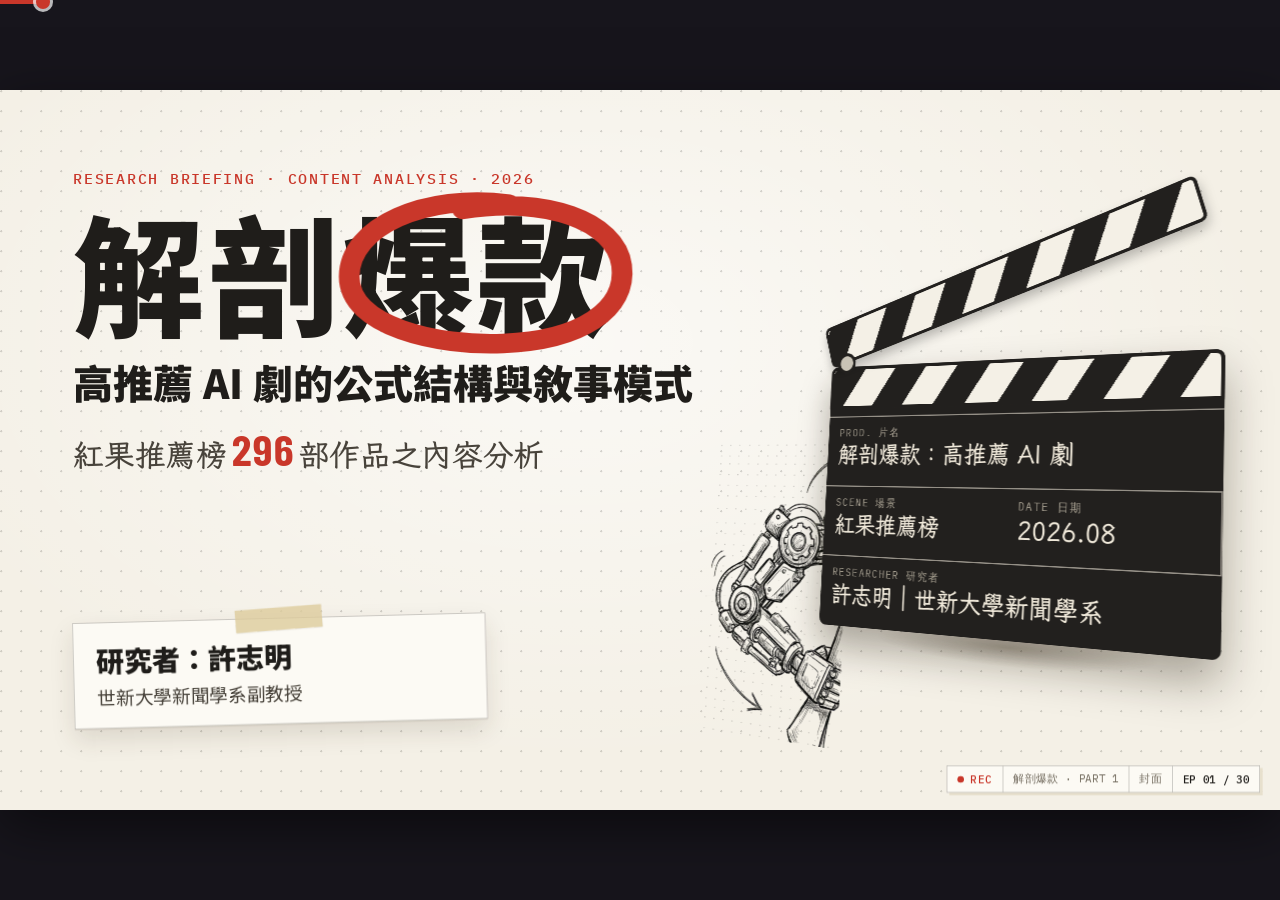
==== ai-drama-deck/index.html @ ce3e153c "Add animated 3D slide deck: anatomy of hit AI dramas A 30-slide web presentation built from the two-" ====
<!doctype html>
<html lang="zh-Hant">
<head>
<meta charset="utf-8">
<meta name="viewport" content="width=device-width, initial-scale=1, viewport-fit=cover">
<title>解剖爆款 AI 劇</title>
<link rel="preconnect" href="https://fonts.googleapis.com"><link rel="preconnect" href="https://fonts.gstatic.com" crossorigin>
<link rel="stylesheet" href="https://fonts.googleapis.com/css2?family=Barlow+Condensed:wght@500;600;700&family=IBM+Plex+Mono:wght@400;500&family=LXGW+WenKai+TC:wght@400;700&family=Noto+Sans+TC:wght@400;500;700;900&display=swap">
<style>/* Layout: 1920×1080 sheets scaled to the window. Light sheets are the researcher's dotted notebook
   (highlighter, tape, red pencil — the source illustrations' own world); dark sheets are the phone
   screen a short drama plays on. Every sheet carries a lower-third "episode" chyron: REC tally, part,
   segment and EP number, with a red player scrubber across the top. */
:root{
  --paper:#F4F0E6; --paper-2:#E7E0CD; --card:#FCFAF4; --outer:#17151C;
  --ink:#1F1D1A; --ink-2:#48433B; --ink-3:#756E61;
  --red:#C9372A; --red-2:#A42A1E; --red-soft:#F6DCD4;
  --hl:rgba(247,222,62,.78); --pink:rgba(241,124,176,.5); --lime:rgba(150,232,90,.6);
  --blue:#2A60BF; --blue-soft:#DDE6F6; --amber:#D98A1E; --amber-soft:#F8E6C4; --gray:#A39C8F; --green:#2F8A4C; --glow:#7BE36A;
  --dot:rgba(31,29,26,.17); --rule:rgba(31,29,26,.3); --line:rgba(31,29,26,.12);
  --night:#141219; --night-2:#1E1B25; --night-3:#2A2633; --on-night:#F5F0E5; --on-night-2:#BBB4A6; --night-line:rgba(255,236,210,.05);
  --gold:#F2CF4A; --sky:#6FA3F5;
  --f-head:'Noto Sans TC','PingFang TC','Microsoft JhengHei',system-ui,sans-serif;
  --f-hand:'LXGW WenKai TC','Kaiti TC','STKaiti','BiauKai',serif;
  --f-num:'Barlow Condensed','Arial Narrow',sans-serif;
  --f-mono:'IBM Plex Mono',ui-monospace,Menlo,monospace;
  --ease:cubic-bezier(.2,.75,.15,1);
  --base:.45s;
  color-scheme:light;
}
*{box-sizing:border-box}
html,body{height:100%}
body{margin:0;background:var(--outer);color:var(--ink);font-family:var(--f-head);overflow:hidden;-webkit-font-smoothing:antialiased}
#viewport{position:fixed;inset:0;overflow:hidden;touch-action:pan-y}
#stage{position:absolute;left:0;top:0;width:1920px;height:1080px;transform-origin:0 0;perspective:2600px;background:var(--night);box-shadow:0 24px 80px rgba(0,0,0,.5)}
p,h1,h2,h3,h4,ul,ol,figure,blockquote{margin:0}
ul,ol{padding:0;list-style:none}
h1,h2,h3{font-family:var(--f-head);text-wrap:balance}
img{display:block;max-width:none}
b,strong{font-weight:700}

/* ---------- sheets ---------- */
.slide{position:absolute;inset:0;overflow:hidden;visibility:hidden;color:var(--ink);
  background:radial-gradient(circle at 2px 2px,var(--dot) 1.4px,transparent 1.9px) 0 0/30px 30px,radial-gradient(1500px 900px at 45% 35%,rgba(255,255,255,.6),transparent 70%),var(--paper)}
.slide.dark{color:var(--on-night);
  background:radial-gradient(900px 640px at 82% 12%,rgba(201,55,42,.24),transparent 70%),radial-gradient(900px 700px at 8% 92%,rgba(42,96,191,.22),transparent 70%),repeating-linear-gradient(0deg,var(--night-line) 0 1px,transparent 1px 4px),var(--night)}
.slide.dark h1,.slide.dark h2,.slide.dark h3{color:var(--on-night)}
.slide.is-active,.slide.is-leaving{visibility:visible}
.slide.is-active{z-index:2}
.slide.is-leaving{z-index:1;pointer-events:none}
.slide.is-active[data-dir="f"]{animation:inF .85s var(--ease) both}
.slide.is-active[data-dir="b"]{animation:inB .85s var(--ease) both}
.slide.is-leaving[data-dir="f"]{animation:outF .7s var(--ease) both}
.slide.is-leaving[data-dir="b"]{animation:outB .7s var(--ease) both}
@keyframes inF{from{opacity:0;transform:translate3d(150px,0,-120px) rotateY(-7deg)}}
@keyframes inB{from{opacity:0;transform:translate3d(-150px,0,-120px) rotateY(7deg)}}
@keyframes outF{to{opacity:0;transform:translate3d(-180px,0,-260px) rotateY(8deg)}}
@keyframes outB{to{opacity:0;transform:translate3d(180px,0,-260px) rotateY(-8deg)}}

/* ---------- chyron (episode lower third) ---------- */
.chyron{position:absolute;right:30px;bottom:26px;display:flex;align-items:stretch;font-family:var(--f-mono);font-size:17px;color:var(--ink-3);background:var(--card);border:1.5px solid var(--rule);box-shadow:4px 4px 0 var(--paper-2);z-index:8}
.chyron>*{padding:8px 15px;border-right:1.5px solid var(--rule);white-space:nowrap;display:flex;align-items:center;gap:9px}
.chyron>:last-child{border-right:0}
.chyron .rec{color:var(--red);font-weight:500;letter-spacing:.08em}
.chyron .rec i{width:10px;height:10px;border-radius:50%;background:var(--red)}
.slide.is-active .chyron .rec i{animation:tally 1.6s ease-in-out infinite}
@keyframes tally{50%{opacity:.2}}
.chyron b{color:var(--ink);font-weight:500;font-variant-numeric:tabular-nums}
.slide.dark .chyron{background:rgba(20,18,25,.86);border-color:rgba(255,240,220,.22);color:var(--on-night-2);box-shadow:none}
.slide.dark .chyron>*{border-color:rgba(255,240,220,.22)}
.slide.dark .chyron b{color:var(--on-night)}

/* ---------- type ---------- */
.head{position:absolute;left:110px;top:66px;right:110px;z-index:4}
.tag{display:inline-flex;align-items:center;gap:12px;margin:0 0 16px;padding:7px 20px 7px 15px;background:var(--ink);color:var(--paper);font-weight:700;font-size:25px;letter-spacing:.08em;transform:rotate(-1.2deg);transform-origin:0 50%}
.tag::before{content:"";width:12px;height:12px;border-radius:50%;background:var(--red)}
.slide.dark .tag{background:var(--on-night);color:var(--night)}
h2{font-size:60px;line-height:1.22;font-weight:900;letter-spacing:.01em}
h2.md{font-size:54px}
h3{font-size:34px;line-height:1.3;font-weight:700}
.hand{font-family:var(--f-hand)}
.hl{color:var(--red);font-weight:700}
.slide.dark .hl{color:var(--gold)}
.big{font-family:var(--f-num);font-weight:700;line-height:.9;letter-spacing:-.01em;font-variant-numeric:tabular-nums}
.num{font-variant-numeric:tabular-nums}
.mono{font-family:var(--f-mono)}
.abs{position:absolute}
.mk{background:linear-gradient(transparent 50%,var(--mkc,var(--hl)) 50%,var(--mkc,var(--hl)) 93%,transparent 93%) no-repeat 0 0/100% 100%;padding:0 .06em;-webkit-box-decoration-break:clone;box-decoration-break:clone}
.mk.pk{--mkc:var(--pink)}
.mk.lm{--mkc:var(--lime)}
.slide.dark .mk{--mkc:rgba(201,55,42,.7)}
.slide.is-active .mk{animation:mk 1s var(--ease) both;animation-delay:calc(var(--base) + var(--mkd,1.1s))}
@keyframes mk{from{background-size:0% 100%}}
.ring-hand{position:relative;display:inline-block}
.ring-hand svg{position:absolute;left:-14%;top:-30%;width:128%;height:160%;overflow:visible;pointer-events:none}
.ring-hand path{fill:none;stroke:var(--red);stroke-width:3.5;stroke-linecap:round}

/* ---------- paper objects ---------- */
.card{background:var(--card);border:1.5px solid var(--rule)}
.note{position:absolute;background:var(--card);border:1.5px solid var(--rule);box-shadow:0 16px 34px rgba(60,45,20,.13),0 2px 0 rgba(60,45,20,.06);padding:26px 32px}
.slide.dark .note{background:#1F1C26;border-color:rgba(255,240,220,.2);box-shadow:0 18px 40px rgba(0,0,0,.4);color:var(--on-night)}
.tape::before{content:"";position:absolute;left:50%;top:-17px;width:130px;height:34px;margin-left:-65px;background:rgba(221,203,154,.78);transform:rotate(var(--tr,-3deg));box-shadow:0 1px 2px rgba(0,0,0,.08);z-index:2}
.note.tape::before{position:absolute}
.lined{--lh:50px;--pt:34px;padding-top:var(--pt)!important;background:repeating-linear-gradient(transparent 0 calc(var(--lh) - 2px),rgba(70,110,190,.22) calc(var(--lh) - 2px) var(--lh)) 0 var(--pt)/100% var(--lh),linear-gradient(90deg,transparent 54px,rgba(201,55,42,.35) 54px 56px,transparent 56px),var(--card)}
.lined .bul{gap:var(--lh)}
.lined .bul li{line-height:var(--lh)}
.lined .bul li::before{top:calc((var(--lh) - 15px) / 2)}
.sticky{position:absolute;padding:20px 24px;box-shadow:0 12px 24px rgba(60,45,20,.16);background:var(--c,#FBEA86)}
.pin{position:absolute;width:30px;height:30px;margin-left:-15px;border-radius:50%;background:radial-gradient(circle at 35% 30%,#F07F70,var(--red) 55%,#7E1E14);box-shadow:3px 5px 6px rgba(0,0,0,.28);z-index:3}
.circ{display:inline-grid;place-items:center;width:52px;height:52px;border:3px solid var(--ink);border-radius:50%;font-family:var(--f-hand);font-weight:700;font-size:30px;line-height:1;flex:none}
.bul{display:flex;flex-direction:column;gap:20px}
.bul li{position:relative;padding-left:38px;font-size:29px;line-height:1.55}
.bul li::before{content:"";position:absolute;left:4px;top:.55em;width:15px;height:15px;border-radius:50%;background:var(--c,var(--red));box-shadow:0 0 0 4px var(--red-soft)}
.bul b{color:var(--ink)}
.chip{display:inline-flex;align-items:center;gap:10px;padding:8px 20px;border:2px solid var(--ink);border-radius:999px;background:var(--card);font-size:25px;font-weight:700}
.arrow{position:relative;display:inline-block;width:56px;height:3px;background:var(--red);vertical-align:middle;margin:0 10px}
.arrow::after{content:"";position:absolute;right:-2px;top:-7px;border:8.5px solid transparent;border-left:13px solid var(--red);border-right:0}
.src{position:absolute;left:110px;bottom:40px;font-family:var(--f-mono);font-size:19px;color:var(--ink-3)}
.slide.dark .src{color:var(--on-night-2)}

/* ---------- 3D rigs for the cut-out illustrations ---------- */
.gl{position:absolute;pointer-events:none}
.gl canvas{display:block;width:100%;height:100%}
.fig{position:absolute;perspective:1300px}
.fig .rig{position:absolute;inset:0;transform-style:preserve-3d;transform:rotateY(calc(var(--ry,0deg) + var(--mx,0) * var(--px,16deg))) rotateX(calc(var(--rx,0deg) - var(--my,0) * var(--py,10deg)))}
.fig .rig>*{position:absolute}
.fig img{display:block}
.fig .shd{left:14%;right:14%;bottom:-3%;height:10%;border-radius:50%;background:radial-gradient(closest-side,rgba(50,35,15,.3),transparent);transform:translateZ(-30px)}
.z{transform:translateZ(var(--z,0px))}
.slide.is-active .bob{animation:bob var(--bt,5.5s) ease-in-out infinite;animation-delay:calc(var(--k,0) * -1.3s)}
@keyframes bob{0%,100%{translate:0 0}50%{translate:0 -14px}}
.slide.is-active .sway{animation:sway 7s ease-in-out infinite}
@keyframes sway{0%,100%{rotate:y -7deg}50%{rotate:y 7deg}}
.photo{padding:12px 12px 14px;background:#fff;box-shadow:0 22px 46px rgba(40,30,10,.28)}
.photo .ph{position:relative;overflow:hidden;width:100%;height:100%}
.photo .ph img{width:100%;height:100%;object-fit:cover}
.slide.is-active .kb{animation:kb 12s ease-out both}
@keyframes kb{from{transform:scale(1.16) translate3d(2%,1%,0)}}

/* 3D primitives built by script (box / cylinder) */
.box3d,.cyl{position:relative;transform-style:preserve-3d}
.face{position:absolute;-webkit-backface-visibility:hidden;backface-visibility:hidden;font-style:normal;background:var(--fc,var(--card));border:2px solid var(--fe,var(--ink));box-shadow:inset 0 0 0 999px rgba(20,15,5,var(--sh,0))}

/* ---------- motion vocabulary (runs only on the active sheet; at rest everything is visible) ---------- */
.slide.is-active .rv{animation:rv .9s var(--ease) both;animation-delay:calc(var(--base) + var(--d,0s))}
.slide.is-active .rl{animation:rl .9s var(--ease) both;animation-delay:calc(var(--base) + var(--d,0s))}
.slide.is-active .rr{animation:rr .9s var(--ease) both;animation-delay:calc(var(--base) + var(--d,0s))}
.slide.is-active .rd{animation:rd .9s var(--ease) both;animation-delay:calc(var(--base) + var(--d,0s))}
.slide.is-active .fade{animation:fade 1s ease both;animation-delay:calc(var(--base) + var(--d,0s))}
.slide.is-active .pop{animation:pop .7s cubic-bezier(.3,1.5,.5,1) both;animation-delay:calc(var(--base) + var(--d,0s))}
.slide.is-active .zoom{animation:zoomIn 1.1s var(--ease) both;animation-delay:calc(var(--base) + var(--d,0s))}
.slide.is-active .flipY{animation:flipY 1s var(--ease) both;animation-delay:calc(var(--base) + var(--d,0s));transform-origin:0 50%}
.slide.is-active .flipX{animation:flipX .95s var(--ease) both;animation-delay:calc(var(--base) + var(--d,0s));transform-origin:50% 0}
.slide.is-active .in3d{animation:in3d 1.2s var(--ease) both;animation-delay:calc(var(--base) + var(--d,0s))}
.slide.is-active .drop{animation:drop 1s cubic-bezier(.3,1.35,.5,1) both;animation-delay:calc(var(--base) + var(--d,0s))}
.slide.is-active .wipe{animation:wipe 1.1s var(--ease) both;animation-delay:calc(var(--base) + var(--d,0s))}
.slide.is-active .grow-x,.slide.is-active svg .gx{animation:growX 1.3s var(--ease) both;animation-delay:calc(var(--base) + var(--d,0s))}
.grow-x{transform-origin:0 50%}
.slide.is-active .grow-y,.slide.is-active svg .gy{animation:growY 1.2s var(--ease) both;animation-delay:calc(var(--base) + var(--d,0s))}
.grow-y{transform-origin:50% 100%}
svg .pop,svg .spin,svg .gy,svg .gx{transform-box:fill-box;transform-origin:center}
svg .gy{transform-origin:50% 100%}
svg .gx{transform-origin:0 50%}
.draw{stroke-dasharray:1 1}
.slide.is-active .draw{animation:draw 1.5s var(--ease) both;animation-delay:calc(var(--base) + var(--d,0s))}
.ch{display:inline-block;white-space:pre}
.slide.is-active .split .ch{animation:ch .8s var(--ease) both;animation-delay:calc(var(--base) + var(--d,0s) + var(--i) * 22ms)}
.slide.is-active .type .ch{animation:typeIn .06s linear both;animation-delay:calc(var(--base) + var(--d,0s) + var(--i) * var(--ts,26ms))}
.slide.is-active .spin{animation:spin var(--sp,10s) linear infinite}
.slide.is-active .spin.ccw{animation-direction:reverse}
.slide.is-active .pulse{animation:pulse 2.2s ease-in-out infinite;animation-delay:calc(1.8s + var(--k,0) * .25s)}
@keyframes rv{from{opacity:0;transform:translate3d(0,44px,0)}}
@keyframes rd{from{opacity:0;transform:translate3d(0,-44px,0)}}
@keyframes rl{from{opacity:0;transform:translate3d(-80px,0,0)}}
@keyframes rr{from{opacity:0;transform:translate3d(80px,0,0)}}
@keyframes fade{from{opacity:0}}
@keyframes pop{from{opacity:0;transform:scale(.45)}}
@keyframes zoomIn{from{opacity:0;transform:scale(1.18)}}
@keyframes flipY{from{opacity:0;transform:perspective(1600px) rotateY(-80deg)}}
@keyframes flipX{from{opacity:0;transform:perspective(1400px) rotateX(-85deg)}}
@keyframes in3d{from{opacity:0;transform:perspective(1500px) rotateX(55deg) rotateZ(-6deg) translate3d(0,120px,-260px)}}
@keyframes drop{from{opacity:0;transform:translate3d(0,-160px,0) rotate(-8deg)}}
@keyframes wipe{from{clip-path:inset(0 100% 0 0)}to{clip-path:inset(0 0 0 0)}}
@keyframes growX{from{transform:scaleX(0)}}
@keyframes growY{from{transform:scaleY(0)}}
@keyframes draw{from{stroke-dashoffset:1}to{stroke-dashoffset:0}}
@keyframes ch{from{opacity:0;transform:translate3d(0,.45em,0)}}
@keyframes typeIn{from{opacity:0}to{opacity:1}}
@keyframes spin{to{transform:rotate(360deg)}}
@keyframes pulse{0%,100%{box-shadow:0 0 0 0 rgba(201,55,42,0)}40%{box-shadow:0 0 0 14px rgba(201,55,42,.2)}}
@keyframes float{0%,100%{transform:translate3d(0,0,0)}50%{transform:translate3d(0,-12px,0)}}

/* ---------- controls ---------- */
#controls{position:fixed;left:50%;bottom:calc(12px + env(safe-area-inset-bottom,0px));transform:translateX(-50%);z-index:20;display:flex;align-items:center;gap:4px;padding:6px;background:rgba(24,21,30,.92);border:1px solid rgba(255,240,220,.2);border-radius:12px;box-shadow:0 10px 30px rgba(0,0,0,.35);font-family:var(--f-mono);font-size:13px;color:#D8D1C3;transition:opacity .35s,transform .35s}
body.idle #controls{opacity:0;transform:translate(-50%,10px);pointer-events:none}
#controls button{appearance:none;display:grid;place-items:center;width:38px;height:38px;padding:0;border:0;border-radius:8px;background:transparent;color:#F5F0E5;cursor:pointer}
#controls button:hover{background:rgba(255,255,255,.1)}
#controls button:focus-visible{outline:2px solid var(--gold);outline-offset:1px}
#controls svg{width:20px;height:20px;fill:none;stroke:currentColor;stroke-width:2;stroke-linecap:round;stroke-linejoin:round}
#counter{min-width:76px;text-align:center;font-variant-numeric:tabular-nums}
#bar{position:fixed;left:0;top:0;height:4px;background:var(--red);z-index:21;transition:width .5s var(--ease)}
#bar::after{content:"";position:absolute;right:-7px;top:-5px;width:14px;height:14px;border-radius:50%;background:var(--red);box-shadow:0 0 0 3px rgba(255,255,255,.7)}
#hint{position:fixed;left:50%;top:calc(16px + env(safe-area-inset-top,0px));transform:translateX(-50%);z-index:20;padding:7px 16px;border-radius:999px;background:rgba(24,21,30,.9);border:1px solid rgba(255,240,220,.2);font-size:13px;color:#D8D1C3;white-space:nowrap;transition:opacity .6s}
#hint.gone{opacity:0;pointer-events:none}
@media (max-width:600px){#hint{font-size:11px}}
@media (prefers-reduced-motion: reduce){
  .slide,.slide *,.slide *::before,.slide *::after{animation:none!important;transition:none!important}
}
</style>
</head>
<body>
<div id="bar"></div><div id="hint">← → 或點擊畫面翻頁 · F 全螢幕 · R 重播動畫</div>
<div id="viewport"><div id="stage" role="region" aria-roledescription="簡報" aria-label="解剖爆款：高推薦 AI 劇的公式結構與敘事模式">
<style>
/* ---------- S1 cover ---------- */
.cv-eyebrow{font-family:var(--f-mono);font-size:22px;font-weight:500;letter-spacing:.14em;color:var(--red)}
.cv-h1{margin-top:26px;font-size:196px;line-height:1;font-weight:900;letter-spacing:.03em}
.cv-h1 .ring-hand svg{left:-2%;top:-14%;width:110%;height:128%}
.cv-h1 .ring-hand path{stroke-width:7}
.cv-sub{margin-top:30px;font-size:60px;line-height:1.25;font-weight:900}
.cv-hand{margin-top:26px;font-family:var(--f-hand);font-size:46px;font-weight:700;color:var(--ink-2)}
.cv-hand b{font-family:var(--f-num);font-size:64px;color:var(--red);margin:0 6px}
.byline{left:110px;top:792px;width:620px;padding:24px 34px 26px;transform:rotate(-1.5deg)}
.byline b{display:block;font-size:42px;font-weight:900}
.byline span{display:block;margin-top:6px;font-size:28px;color:var(--ink-2)}
.clap .board{left:0;top:132px;width:640px;height:420px;background:#22201E;border-radius:12px;box-shadow:0 30px 60px rgba(30,20,5,.35);transform:translateZ(0)}
.clap .band,.clap .stick{left:0;width:640px;height:70px;border:5px solid #22201E;background:repeating-linear-gradient(-56deg,#F4F0E6 0 46px,#22201E 46px 92px)}
.clap .band{top:132px;border-radius:12px 12px 0 0;transform:translateZ(1px)}
.clap .stick{top:56px;border-radius:10px;transform-origin:30px 64px;transform:translateZ(3px) rotate(-17deg);box-shadow:0 10px 18px rgba(0,0,0,.25)}
.slide.is-active .clap .stick{animation:clap 6.5s var(--ease) infinite;animation-delay:1.3s}
@keyframes clap{0%{transform:translateZ(3px) rotate(-17deg)}9%{transform:translateZ(3px) rotate(0)}11%{transform:translateZ(3px) rotate(-3deg)}13%,62%{transform:translateZ(3px) rotate(0)}82%,100%{transform:translateZ(3px) rotate(-17deg)}}
.clap .hinge{left:14px;top:110px;width:34px;height:34px;border-radius:50%;background:#C9C3B6;border:5px solid #22201E;transform:translateZ(5px)}
.clap .fields{left:0;top:214px;width:640px;height:338px;display:grid;grid-template-columns:1fr 1fr;grid-template-rows:1fr 1fr 1fr;transform:translateZ(2px);font-family:var(--f-hand);color:#F1EADB}
.clap .fields>div{padding:14px 22px;border-top:2px solid rgba(241,234,219,.55)}
.clap .fields>div:nth-child(odd){border-right:2px solid rgba(241,234,219,.55)}
.clap .fields .w{grid-column:span 2;border-right:0!important}
.clap .fields small{display:block;font-family:var(--f-mono);font-size:17px;letter-spacing:.14em;color:#A9A293}
.clap .fields span{display:block;font-size:38px;font-weight:700;line-height:1.25}
.action{left:390px;top:-40px;font-family:var(--f-hand);font-size:66px;font-weight:700;color:var(--red);transform:translateZ(60px) rotate(-8deg);opacity:0}
.slide.is-active .action{animation:action 6.5s ease both infinite;animation-delay:1.3s}
@keyframes action{0%,7%{opacity:0;scale:.4}10%{opacity:1;scale:1.12}14%{scale:1}40%{opacity:1}52%,100%{opacity:0}}
/* ---------- S2 ---------- */
.s2arrow{position:absolute;left:520px;top:250px;width:470px;height:300px;overflow:visible}
.coins{position:absolute;left:1270px;top:430px;width:520px;height:200px}
.stack{position:absolute;bottom:0;width:150px}
.coin{position:absolute;left:0;width:150px;height:46px;border-radius:50%;background:radial-gradient(ellipse at 50% 40%,#F9DC72,#E2B23A 70%);border:2.5px solid #6B4E10;box-shadow:0 8px 0 #B98A22,0 8px 0 2.5px #6B4E10}
.slide.is-active .coin{animation:coin .55s cubic-bezier(.3,1.4,.5,1) both;animation-delay:calc(1.1s + var(--c) * 90ms)}
@keyframes coin{from{opacity:0;transform:translateY(-220px)}}
.s2num{left:1290px;top:215px}
.s2num .big{font-size:190px;color:var(--ink)}
.s2num .big small{font-family:var(--f-head);font-size:76px;font-weight:900;margin-left:8px}
.s2num p{margin-top:2px;font-size:28px;font-weight:700;color:var(--ink-2)}
.s2card{top:676px;width:532px;padding:26px 30px 28px}
.s2card .t{display:flex;align-items:center;gap:16px;margin-bottom:14px}
.s2card h3{font-size:31px;line-height:1.3}
.s2card p{font-size:26px;line-height:1.6;color:var(--ink-2)}
/* ---------- S3 ---------- */
.s3stat{left:130px;top:636px;width:620px}
.s3stat .lab{font-size:28px;font-weight:700}
.s3stat .big{font-size:150px;color:var(--red)}
.meter2{position:relative;width:560px;height:30px;margin-top:10px;border:2.5px solid var(--ink);background:repeating-linear-gradient(-45deg,transparent 0 8px,rgba(31,29,26,.12) 8px 10px)}
.meter2 i{position:absolute;left:0;top:0;bottom:0;width:50%;background:var(--red)}
.slide.is-active .meter2 i{animation:halve 1.6s var(--ease) both;animation-delay:1.4s}
@keyframes halve{from{width:100%}}
.meter2 span{position:absolute;top:36px;font-family:var(--f-mono);font-size:19px;color:var(--ink-3)}
.purpose{left:250px;top:856px;width:1420px;padding:22px 40px;border:3px solid var(--ink);outline:1.5px solid var(--ink);outline-offset:6px;background:var(--card);transform:rotate(-.4deg)}
.purpose p{font-size:31px;line-height:1.5;font-weight:700;text-align:center}
/* ---------- S4 ---------- */
.t4{position:absolute;left:110px;top:200px;width:1700px;height:770px}
.t4 .vline{position:absolute;top:0;bottom:0;width:4px;background:var(--red);border-radius:2px;opacity:.85}
.t4 .hline{position:absolute;left:0;right:0;height:3px;background:var(--ink);border-radius:2px}
.t4 .lab{position:absolute;left:0;width:250px;font-size:34px;font-weight:900;text-align:center}
.t4 .cell{position:absolute;font-size:30px;font-weight:700;line-height:1.45}
.t4 .colh{position:absolute;top:150px;font-size:44px;font-weight:900;text-align:center}
.tbar{position:relative;height:30px;margin-top:12px;border:2.5px solid var(--ink);background:repeating-linear-gradient(-45deg,transparent 0 8px,rgba(31,29,26,.14) 8px 10px)}
.tbar.ai{border-color:var(--red);background:var(--red)}
.slide.is-active .tbar.ai{animation:shrink 1.8s var(--ease) both;animation-delay:1.6s}
@keyframes shrink{from{width:560px}}
.rng{position:relative;width:560px;height:170px;margin-top:10px}
.rng .ax{position:absolute;left:0;right:0;bottom:30px;height:2px;background:var(--ink-3)}
.rng .tk{position:absolute;bottom:0;font-family:var(--f-mono);font-size:18px;color:var(--ink-3);transform:translateX(-50%)}
.rng .tk::before{content:"";position:absolute;left:50%;top:-12px;width:2px;height:8px;background:var(--ink-3)}
.rng .bar3{position:absolute;bottom:40px;height:58px;transform-origin:0 50%}
.rng .bar3 i{position:absolute;inset:0;background:var(--c)}
.rng .bar3::before{content:"";position:absolute;left:0;right:-14px;top:-14px;height:14px;background:var(--c);filter:brightness(1.25);clip-path:polygon(14px 0,100% 0,calc(100% - 14px) 100%,0 100%)}
.rng .bar3::after{content:"";position:absolute;top:-14px;right:-14px;width:14px;bottom:0;background:var(--c);filter:brightness(.7);clip-path:polygon(0 14px,100% 0,100% calc(100% - 14px),0 100%)}
.rng .val{position:absolute;bottom:118px;font-family:var(--f-num);font-weight:700;font-size:44px;white-space:nowrap}
.slide.is-active .rocket-in{animation:rocketIn 1.4s var(--ease) both,bob 4s ease-in-out infinite;animation-delay:.9s,2.3s}
@keyframes rocketIn{from{opacity:0;transform:translate3d(-420px,260px,-200px) rotate(18deg)}}
.cut50{display:inline-block;padding:6px 18px;background:var(--hl);font-family:var(--f-head);font-weight:900;font-size:28px;transform:rotate(-3deg)}
/* ---------- S5 ---------- */
.pie-wrap{position:absolute;left:90px;top:250px;width:930px;height:660px}
.pie-wrap canvas{position:absolute;inset:0;width:100%;height:100%}
.plab{position:absolute;left:0;top:0;text-align:center;pointer-events:none;white-space:nowrap}
.plab .big{font-size:96px;color:#fff;text-shadow:0 4px 18px rgba(0,0,0,.45)}
.plab>span{display:block;font-size:24px;font-weight:700;color:var(--on-night)}
.s5r{left:1080px;width:730px}
.s5row{display:grid;grid-template-columns:110px 1fr;gap:24px;align-items:center;padding:20px 0;border-top:1.5px solid rgba(255,240,220,.18)}
.s5row .sw{width:96px;height:96px;border-radius:50%;display:grid;place-items:center;background:var(--paper);box-shadow:0 0 0 5px var(--c)}
.s5row h3{font-size:36px;color:var(--on-night)}
.s5row p{margin-top:4px;font-size:27px;color:var(--on-night-2)}
.s5row p b{font-family:var(--f-num);font-size:40px;color:var(--c);margin:0 4px}
.lead-badge{display:inline-block;margin-left:12px;padding:2px 14px;background:var(--gold);color:var(--night);font-family:var(--f-hand);font-weight:700;font-size:28px;transform:rotate(-4deg)}
.marq{position:absolute;left:0;right:0;top:952px;overflow:hidden;white-space:nowrap;font-family:var(--f-hand);font-size:30px;color:rgba(245,240,229,.5)}
.marq>div{display:inline-block}
.slide.is-active .marq>div{animation:mq 36s linear infinite}
@keyframes mq{to{transform:translateX(-50%)}}
.marq span{padding-right:60px}
/* ---------- S6 ---------- */
.stks{position:absolute;left:110px;top:262px;width:1060px;height:640px}
.stk{position:absolute;width:244px;height:176px;padding:16px 20px;background:var(--c);box-shadow:0 12px 22px rgba(60,45,20,.18);transform:rotate(var(--r,0deg));transform-origin:50% 0}
.stk .n{position:absolute;left:16px;top:14px;width:42px;height:42px;font-size:24px;border-width:2.5px}
.stk svg{position:absolute;right:18px;top:16px;width:52px;height:52px;fill:none;stroke:var(--ink);stroke-width:1.8;stroke-linecap:round;stroke-linejoin:round}
.stk b{position:absolute;left:20px;right:12px;bottom:18px;font-size:40px;font-weight:900;line-height:1.1}
.stk.hot{outline:4px solid var(--red);outline-offset:4px}
.stk.hot .flag{position:absolute;right:-14px;top:-22px;padding:3px 12px;background:var(--red);color:#fff;font-size:20px;font-weight:700;transform:rotate(6deg)}
.slide.is-active .stk{animation:peel .8s var(--ease) both;animation-delay:calc(var(--base) + .3s + var(--k) * 90ms)}
@keyframes peel{from{opacity:0;transform:perspective(900px) rotateX(-85deg) rotate(var(--r,0deg))}}
.slide.is-active .stk.hot{animation:peel .8s var(--ease) both,lift 3s ease-in-out 2.4s infinite}
@keyframes lift{0%,100%{transform:rotate(var(--r,0deg)) translateY(0)}50%{transform:rotate(var(--r,0deg)) translateY(-10px)}}
.rule-card{left:1240px;top:262px;width:570px}
.rule-card h3{font-size:38px;color:var(--blue)}
.rule-card p{margin-top:14px;font-size:30px;line-height:1.6}
.rule-card .q{margin-top:16px;font-family:var(--f-hand);font-size:28px;color:var(--ink-3)}
.mix{position:absolute;left:1240px;top:640px;width:570px;height:280px}
.mix .in{position:absolute;left:0;display:flex;align-items:center;gap:12px;width:206px;padding:10px 16px;background:var(--card);border:2px solid var(--ink);font-size:27px;font-weight:700}
.mix .in svg,.mix .out svg{width:34px;height:34px;flex:none;fill:none;stroke:var(--ink);stroke-width:1.9;stroke-linecap:round;stroke-linejoin:round}
.mix .out{position:absolute;right:0;top:86px;width:200px;padding:16px 18px;background:var(--ink);color:var(--paper);font-size:30px;font-weight:900;text-align:center}
.mix svg.links{position:absolute;inset:0;width:100%;height:100%;overflow:visible}
.mix .flowl{fill:none;stroke:var(--red);stroke-width:3;stroke-dasharray:8 14}
.slide.is-active .mix .flowl{animation:flowA 1s linear infinite}
@keyframes flowA{to{stroke-dashoffset:-22}}
/* ---------- S7 ---------- */
.blk3{position:absolute;top:300px;width:420px;height:196px;padding:26px 30px;background:var(--card);border:3px solid var(--ink);box-shadow:10px 10px 0 var(--c,var(--ink)),10px 10px 0 3px var(--ink)}
.blk3 svg{width:58px;height:58px;fill:none;stroke:var(--c2,var(--ink));stroke-width:1.8;stroke-linecap:round;stroke-linejoin:round}
.blk3 b{display:block;margin-top:10px;font-size:42px;font-weight:900}
.blk3 span{font-family:var(--f-mono);font-size:19px;color:var(--ink-3)}
.blk-arrow{position:absolute;top:376px;width:150px;height:40px;overflow:visible}
.warn{position:absolute;top:572px;height:370px;padding:28px 34px;background:var(--card);border:2.5px solid var(--ink)}
.warn .wh{display:inline-flex;align-items:center;gap:12px;padding:6px 18px 6px 12px;background:var(--ink);color:var(--paper);font-size:26px;font-weight:700;transform:rotate(-1.5deg)}
.warn .wh svg{width:30px;height:30px;fill:none;stroke:var(--hl);stroke-width:2;stroke-linecap:round;stroke-linejoin:round}
.warn p{margin-top:20px;font-size:31px;line-height:1.55;font-weight:700}
.neq{display:flex;flex-wrap:wrap;gap:18px;margin-top:24px}
.neq span{position:relative;padding:12px 22px;background:var(--c);font-size:28px;font-weight:700;box-shadow:0 6px 12px rgba(60,45,20,.12)}
.neq span::after{content:"≠";position:absolute;right:-14px;top:-18px;width:38px;height:38px;border-radius:50%;background:var(--red);color:#fff;font-family:var(--f-num);font-size:30px;line-height:38px;text-align:center}
/* ---------- S8 ---------- */
.vs{display:inline-block;margin:0 22px;font-family:var(--f-num);font-weight:700;font-style:italic;font-size:64px;color:var(--red);transform:translateY(-4px) rotate(-6deg)}
.dp{position:absolute;top:236px;width:830px;height:540px}
.dp .fig{left:0;top:30px;width:300px;height:400px}
.dp .txt{position:absolute;left:340px;top:0;width:490px}
.dp h3{display:inline-block;padding:4px 20px;font-size:44px;font-weight:900;color:#fff;background:var(--c);transform:rotate(-2deg)}
.dp .def{margin-top:18px;font-size:25px;line-height:1.62}
.dp .keys{margin-top:16px;padding:12px 16px;background:var(--hl);font-size:24px;font-weight:700;line-height:1.5;transform:rotate(-.6deg)}
.classify{position:absolute;left:110px;top:800px;width:1700px;height:166px;display:grid;grid-template-columns:270px 1fr;align-items:center;background:var(--card);border:3px solid var(--ink)}
.classify .k{height:100%;display:grid;place-items:center;background:var(--hl);border-right:3px solid var(--ink);font-family:var(--f-hand);font-size:58px;font-weight:700}
.classify .r{padding:0 30px}
.classify .r p{font-size:26px;line-height:1.5}
.classify .row{display:flex;align-items:center;gap:18px;margin-top:12px;font-size:26px;font-weight:700}
.okc{padding:6px 20px;border:3px solid var(--red);border-radius:40px;font-size:28px;font-weight:900}
.notc{position:relative;padding:6px 16px;border:2px dashed var(--ink-3);color:var(--ink-3)}
.notc::after{content:"";position:absolute;left:-6px;right:-6px;top:50%;height:3px;background:var(--red);transform-origin:0 50%}
.slide.is-active .notc::after{animation:growX .6s var(--ease) both;animation-delay:calc(var(--base) + var(--d,2s))}
.notw{font-family:var(--f-num);font-style:italic;font-weight:700;font-size:36px;color:var(--red)}
/* ---------- S9 ---------- */
.waf{position:absolute;left:100px;top:280px;width:1010px;height:560px;perspective:1700px}
.waf .pl{position:absolute;left:25px;top:40px;display:grid;grid-template-columns:repeat(20,40px);gap:8px;transform-style:preserve-3d;transform:rotateX(calc(46deg - var(--my,0) * 6deg)) rotateZ(calc(-10deg + var(--mx,0) * 8deg))}
.waf .t{width:40px;height:40px;background:#3A3542;border-radius:4px}
.waf .t.a{background:#4F86E8;box-shadow:0 7px 0 #24488F;transform:translateZ(18px)}
.waf .t.m{background:#E9A23B;box-shadow:0 7px 0 #8E5A10;transform:translateZ(18px)}
.slide.is-active .waf .t{animation:tile .5s var(--ease) both;animation-delay:calc(.9s + var(--i) * 9ms)}
@keyframes tile{from{opacity:0;transform:translateZ(140px) scale(.6)}}
.s9r{left:1170px;width:640px}
.s9r .big{font-size:200px;color:var(--gold)}
.s9r .big small{font-size:96px}
.leg{display:flex;flex-direction:column;gap:12px;margin-top:10px}
.leg p{display:flex;align-items:center;gap:14px;font-size:28px;color:var(--on-night)}
.leg i{width:26px;height:26px;border-radius:4px;background:var(--c)}
.leg b{margin-left:auto;font-family:var(--f-num);font-size:40px}
.top10{display:flex;gap:10px;margin:18px 0 12px}
.top10 i{flex:1;height:76px;border-radius:8px;border:2px solid rgba(255,240,220,.3);background:#2A2633;display:grid;place-items:center;font-family:var(--f-num);font-style:normal;font-size:26px;color:var(--on-night-2)}
.top10 i.on{background:var(--gold);border-color:var(--gold);color:var(--night)}
.slide.is-active .top10 i{animation:pop .5s cubic-bezier(.3,1.5,.5,1) both;animation-delay:calc(2.2s + var(--k) * 80ms)}
/* ---------- S10 ---------- */
.trow{position:absolute;left:850px;width:960px;height:212px}
.trow .fig{left:0;top:0;width:220px;height:212px}
.trow .note{left:250px;top:8px;width:710px;padding:22px 30px}
.trow h3{display:inline;font-size:34px;background:linear-gradient(transparent 52%,var(--hl) 52%,var(--hl) 92%,transparent 92%)}
.trow h3 span{font-family:var(--f-num);font-weight:600;font-size:36px;margin-left:8px}
.trow p{margin-top:10px;font-size:27px;line-height:1.55}
/* ---------- S11 ---------- */
.belt{position:absolute;left:170px;top:312px;width:1580px;height:58px;border:4px solid var(--ink);border-radius:29px;background:repeating-linear-gradient(90deg,var(--card) 0 42px,#D9D2C1 42px 46px);background-size:46px 100%}
.slide.is-active .belt{animation:beltMove 1.2s linear infinite}
@keyframes beltMove{to{background-position:46px 0}}
.roller{position:absolute;top:322px;width:38px;height:38px;border:4px solid var(--ink);border-radius:50%;background:radial-gradient(circle,var(--ink) 4px,var(--card) 5px)}
.station{position:absolute;top:220px;width:240px;text-align:center;font-size:36px;font-weight:900}
.station svg{position:absolute;left:30px;top:66px;width:180px;height:120px;overflow:visible}
.station svg ellipse{fill:none;stroke:var(--red);stroke-width:5}
.funnel{position:absolute;left:640px;top:400px;width:640px;height:240px}
.funnel svg{position:absolute;inset:0;width:100%;height:100%;overflow:visible}
.funnel p{position:absolute;left:0;right:0;top:88px;text-align:center;font-size:32px;font-weight:900;line-height:1.35}
.cells{position:absolute;left:440px;top:668px;display:grid;grid-template-columns:repeat(37,22px);gap:5px;padding:12px;background:var(--hl);box-shadow:0 0 0 3px var(--ink)}
.cells i{width:22px;height:22px;border:2px solid var(--ink);background:var(--card)}
.slide.is-active .cells i{animation:cellOn .35s ease both;animation-delay:calc(1.6s + var(--i) * 7ms)}
@keyframes cellOn{from{opacity:0;transform:translateY(-30px) scale(.4)}}
.tapebox{left:1486px;top:668px;width:324px;padding:16px 22px;background:rgba(221,203,154,.85);transform:rotate(-3deg);box-shadow:0 8px 16px rgba(60,45,20,.15)}
.tapebox p{font-size:27px;font-weight:700;line-height:1.35;white-space:nowrap}
.tapebox p+p{margin-top:8px}
.tapebox b{font-family:var(--f-num);font-size:50px;color:var(--red);margin-right:6px}
.banner{position:absolute;display:flex;align-items:center;gap:20px;padding:16px 28px;background:var(--card);border:3px solid var(--red);box-shadow:6px 6px 0 var(--red-soft)}
.banner .ex{width:54px;height:54px;flex:none;border-radius:50%;background:var(--red);color:#fff;display:grid;place-items:center;font-family:var(--f-num);font-weight:700;font-size:40px}
.banner p{font-size:30px;font-weight:700;line-height:1.45}
/* ---------- S12 ---------- */
.stackw{position:absolute;left:110px;top:220px;width:760px;height:760px;perspective:2000px}
.stackp{position:absolute;left:150px;top:290px;width:460px;height:320px;transform-style:preserve-3d;transform:rotateX(58deg) rotateZ(calc(-38deg + var(--mx,0) * 12deg))}
.slab{position:absolute;left:0;top:0;transform:translateZ(var(--zz))}
.slab .face{--fe:var(--ink);border-width:3px}
.slab .f-front{background:repeating-linear-gradient(-35deg,transparent 0 12px,rgba(255,255,255,.28) 12px 15px),var(--fc)}
.slide.is-active .slab{animation:explode 1.4s var(--ease) both,layerOn 8s ease-in-out infinite;animation-delay:calc(var(--base) + .4s + var(--k) * .12s),calc(2.6s + var(--k) * 2s)}
@keyframes explode{from{transform:translateZ(calc(var(--j) * 46px))}}
@keyframes layerOn{0%,30%,100%{transform:translateZ(var(--zz))}8%,22%{transform:translateZ(var(--zz)) translate(40px,-40px)}}
.lcard{position:absolute;left:880px;width:930px;height:156px;display:grid;grid-template-columns:70px 1fr;gap:20px;align-items:center;padding:16px 28px;background:var(--card);border:2px solid var(--rule)}
.lcard .sw{width:62px;height:62px;border-radius:12px;border:3px solid var(--ink);background:var(--fc);display:grid;place-items:center;font-family:var(--f-num);font-weight:700;font-size:34px}
.lcard h3{font-size:33px}
.lcard h3 span{font-weight:500;color:var(--ink-2)}
.lcard p{margin-top:6px;font-size:27px;color:var(--ink-2)}
.slide.is-active .lcard{animation:rr .9s var(--ease) both,cardOn 8s ease-in-out infinite;animation-delay:calc(var(--base) + .6s + var(--k) * .15s),calc(2.6s + var(--k) * 2s)}
@keyframes cardOn{0%,30%,100%{box-shadow:none;border-color:var(--rule)}8%,22%{box-shadow:8px 8px 0 var(--fc),8px 8px 0 2px var(--ink);border-color:var(--ink)}}
/* ---------- S13 ---------- */
.clipb{position:absolute;left:110px;top:236px;width:860px;height:720px;border-radius:26px;background:linear-gradient(135deg,#C29462,#A67644);box-shadow:0 26px 50px rgba(60,40,10,.3),inset 0 0 0 6px rgba(255,255,255,.12)}
.clipb .paper{position:absolute;left:34px;right:34px;top:70px;bottom:34px;background:var(--card);box-shadow:0 2px 6px rgba(0,0,0,.18)}
.clipb .clip{position:absolute;left:50%;top:-22px;width:280px;height:72px;margin-left:-140px;border-radius:14px;background:linear-gradient(#E8E6E1,#A9A49A);border:3px solid #55514A;box-shadow:0 6px 10px rgba(0,0,0,.25)}
.dl{position:absolute;left:0;top:0;text-align:center;pointer-events:none;white-space:nowrap}
.dl b{display:block;font-family:var(--f-num);font-size:62px;line-height:1}
.dl>span{display:inline-block;margin-bottom:4px;padding:2px 12px;font-size:26px;font-weight:900;background:var(--hl)}
.ctr72{position:absolute;left:34px;right:34px;top:606px;text-align:center}
.ctr72>span{font-size:30px;font-weight:900}
.ctr72 b{font-family:var(--f-num);font-size:84px;color:var(--red);margin-left:8px}
.bubble{position:absolute;padding:24px 34px;background:var(--card);border:3.5px solid var(--red);border-radius:40px;box-shadow:8px 8px 0 var(--red-soft)}
.bubble::after{content:"";position:absolute;left:70px;top:-30px;width:44px;height:30px;background:var(--red);clip-path:polygon(0 100%,100% 100%,20% 0)}
.bubble p{font-size:31px;font-weight:900;line-height:1.5}
/* ---------- S14 ---------- */
.badge{position:absolute;perspective:1200px}
.badge .coin3d{position:absolute;inset:0;transform-style:preserve-3d}
.badge .coin3d img{position:absolute;inset:0;width:100%;height:100%;object-fit:contain;transform:translateZ(10px)}
.badge .coin3d .back{position:absolute;inset:4%;border-radius:50%;background:#D8CDB3;border:6px solid #B49B63;transform:rotateY(180deg) translateZ(10px)}
.badge .coin3d .edge{position:absolute;inset:4%;border-radius:50%;background:#B49B63;transform:translateZ(0)}
.slide.is-active .badge .coin3d{animation:coinFlip 1.5s var(--ease) both,coinSway 6s ease-in-out infinite;animation-delay:calc(var(--base) + .4s + var(--k) * .2s),calc(2.4s + var(--k) * .5s)}
@keyframes coinFlip{from{transform:rotateY(-540deg) translateY(-90px);opacity:0}}
@keyframes coinSway{0%,100%{transform:rotateY(-16deg)}50%{transform:rotateY(16deg)}}
.badge .lab{position:absolute;left:0;right:0;text-align:center;font-size:40px;font-weight:900}
.badge .lab b{font-family:var(--f-num);font-size:58px;margin-left:10px;color:var(--red)}
.tagn{position:absolute;padding:16px 28px;font-family:var(--f-hand);font-size:42px;font-weight:700;background:var(--c);box-shadow:0 10px 18px rgba(60,45,20,.16);transform:rotate(var(--r))}
.slide.is-active .tagn{animation:flutter 4s ease-in-out infinite;animation-delay:calc(var(--k) * -.9s)}
@keyframes flutter{0%,100%{transform:rotate(var(--r))}50%{transform:rotate(calc(var(--r) * -1)) translateY(-6px)}}
.boxd{position:absolute;padding:28px 40px;background:var(--card);border:3px solid var(--ink);outline:1.5px solid var(--ink);outline-offset:-10px}
.boxd p{font-size:29px;line-height:1.6}
.boxd p+p{margin-top:12px}
/* ---------- S15 ---------- */
.bub{position:absolute;border-radius:50%;display:grid;place-content:center;text-align:center;background:radial-gradient(circle at 34% 28%,#fff 0,rgba(255,255,255,.85) 14%,rgba(240,235,222,.6) 46%,rgba(170,160,140,.38) 100%);border:3px solid rgba(31,29,26,.55);box-shadow:inset -14px -18px 30px rgba(60,50,30,.18),0 22px 30px rgba(60,45,20,.16)}
.bub b{font-size:var(--fs,40px);font-weight:900;line-height:1.1}
.bub span{font-family:var(--f-num);font-size:calc(var(--fs,40px) * .62);font-weight:600;color:var(--ink-2)}
.bub.big1{box-shadow:0 0 0 14px rgba(110,160,230,.35),inset -14px -18px 30px rgba(60,50,30,.18),0 22px 30px rgba(60,45,20,.16)}
.bub.big2{box-shadow:0 0 0 14px rgba(247,222,62,.55),inset -14px -18px 30px rgba(60,50,30,.18),0 22px 30px rgba(60,45,20,.16)}
.bub.sm{background:radial-gradient(circle at 34% 28%,#fff,rgba(240,235,222,.5) 60%,rgba(170,160,140,.25));border-style:dashed}
.slide.is-active .bub{animation:pop .8s cubic-bezier(.3,1.5,.5,1) both,bobb 6s ease-in-out infinite;animation-delay:calc(var(--base) + .3s + var(--k) * .12s),calc(var(--k) * -1.1s)}
@keyframes bobb{0%,100%{translate:0 0}50%{translate:0 -14px}}
.union{position:absolute;left:130px;top:170px;width:740px;height:420px;overflow:visible}
.union ellipse{fill:none;stroke:var(--red);stroke-width:5;stroke-dasharray:14 12}
.big646{left:1160px;top:290px;width:650px;padding:30px 38px}
.big646 h3{display:inline;font-size:38px;background:linear-gradient(transparent 52%,var(--hl) 52%,var(--hl) 92%,transparent 92%)}
.big646 p{margin-top:16px;font-size:31px;line-height:1.55;font-weight:700}
.big646 .big{display:block;margin-top:6px;font-size:200px;color:var(--red)}
.big646 .big small{font-size:110px}
</style>

<!-- ===================== 1 · Cover ===================== -->
<section class="slide" data-title="封面" data-part="PART 1">
  <div class="abs" style="left:110px;top:118px;width:1080px;z-index:3">
    <p class="cv-eyebrow rv" style="--d:.1s">RESEARCH BRIEFING · CONTENT ANALYSIS · 2026</p>
    <h1 class="cv-h1"><span class="split" style="--d:.2s">解剖</span><span class="ring-hand"><span class="split" style="--d:.35s">爆款</span><svg viewBox="0 0 100 60" preserveAspectRatio="none" aria-hidden="true"><path class="draw" pathLength="1" style="--d:1.2s" d="M58 6C30 2 4 14 4 32c0 18 30 25 52 24 26-1 42-12 40-28C94 12 70 3 42 8"/></svg></span></h1>
    <p class="cv-sub split" style="--d:.7s">高推薦 AI 劇的公式結構與敘事模式</p>
    <p class="cv-hand rv" style="--d:1.3s">紅果推薦榜<b class="num" data-to="296" data-delay="1700" data-dur="1600">296</b>部作品之內容分析</p>
  </div>
  <div class="note byline tape rv" style="--d:1.7s"><b>研究者：許志明</b><span>世新大學新聞學系副教授</span></div>
  <div class="fig clap in3d" style="left:1190px;top:270px;width:640px;height:560px;--ry:-18deg;--rx:6deg;--d:.4s">
    <div class="rig">
      <img class="z bob" src="[data-uri]" alt="伸向場記板的機械手臂" style="left:-300px;top:250px;width:300px;--z:-70px">
      <div class="board"></div>
      <div class="band"></div>
      <div class="fields">
        <div class="w"><small>PROD. 片名</small><span>解剖爆款：高推薦 AI 劇</span></div>
        <div><small>SCENE 場景</small><span>紅果推薦榜</span></div>
        <div><small>DATE 日期</small><span>2026.08</span></div>
        <div class="w"><small>RESEARCHER 研究者</small><span>許志明｜世新大學新聞學系</span></div>
      </div>
      <div class="stick"></div>
      <div class="hinge"></div>
      <p class="action" aria-hidden="true">ACTION!</p>
      <div class="shd" style="bottom:-6%"></div>
    </div>
  </div>
</section>

<!-- ===================== 2 · Industry shake-up ===================== -->
<section class="slide" data-title="破壞式重構" data-part="PART 1">
  <header class="head">
    <p class="tag rd">2026</p>
    <h2 class="split">影視工業的<span class="mk" style="--mkd:1.1s">破壞式重構</span></h2>
  </header>
  <div class="fig rl" style="left:120px;top:250px;width:400px;height:310px;--d:.3s">
    <div class="rig"><img class="z bob" src="[data-uri]" alt="積灰的傳統電影膠卷" style="inset:0;width:100%;height:100%;object-fit:contain;--z:20px;--bt:7s"><div class="shd"></div></div>
  </div>
  <p class="abs hand fade" style="left:210px;top:572px;font-size:30px;color:var(--ink-3);--d:.8s">傳統影視產製</p>
  <svg class="s2arrow" viewBox="0 0 470 300" aria-hidden="true">
    <path class="draw" pathLength="1" style="--d:.8s" d="M10 220C120 210 260 160 400 70" fill="none" stroke="#C9372A" stroke-width="30" stroke-linecap="round" opacity=".88"/>
    <path class="draw" pathLength="1" style="--d:1s" d="M20 262C150 262 300 262 430 250" fill="none" stroke="#1F1D1A" stroke-width="4" stroke-linecap="round"/>
    <polygon class="pop" style="--d:1.9s" points="380,30 452,40 412,108" fill="#C9372A"/>
    <polygon class="pop" style="--d:1.9s" points="418,236 448,250 420,264" fill="#1F1D1A"/>
  </svg>
  <div class="fig in3d" style="left:990px;top:205px;width:210px;height:430px;--ry:-16deg;--d:1.1s">
    <div class="rig">
      <div class="z" style="inset:40px 10px;--z:-40px;border-radius:30px;background:radial-gradient(closest-side,rgba(80,220,220,.45),transparent)"></div>
      <img class="z bob" src="[data-uri]" alt="手機螢幕上的 AI 仿真人" style="inset:0;width:100%;height:100%;object-fit:contain;--z:40px">
      <div class="shd"></div>
    </div>
  </div>
  <div class="s2num abs">
    <p class="big rv" style="--d:1.2s"><span class="num" data-to="400" data-delay="1500" data-dur="2000">400</span><small>億</small></p>
    <p class="fade" style="--d:1.6s">元人民幣 · 中國 AI 短劇及漫劇全年市場</p>
  </div>
  <div class="coins" aria-hidden="true">
    <div class="stack" style="left:0" data-coins="7"></div>
    <div class="stack" style="left:170px" data-coins="11"></div>
    <div class="stack" style="left:340px" data-coins="9"></div>
  </div>
  <div class="note s2card tape rv" style="left:110px;--d:1.3s;transform:rotate(-1deg)">
    <div class="t"><span class="circ">1</span><h3>動態漫劇跨入「AI 仿真人」爆發期</h3></div>
    <p>大語言模型、生成式影像與 AI Agent <span class="mk pk" style="--mkd:2.4s">打破資本、人力與場景的硬性約束</span>。</p>
  </div>
  <div class="note s2card tape rv" style="left:694px;--d:1.5s;transform:rotate(.7deg);--tr:2deg">
    <div class="t"><span class="circ">2</span><h3>驚人的市場規模</h3></div>
    <p>保守預估中國 AI 短劇及漫劇全年市場規模將達 <span class="mk lm" style="--mkd:2.6s"><b>400 億元人民幣</b></span>。</p>
  </div>
  <div class="note s2card tape rv" style="left:1278px;--d:1.7s;transform:rotate(-.5deg)">
    <div class="t"><span class="circ">3</span><h3>底層驅動力</h3></div>
    <p>真正受歡迎的核心不僅是技術新奇，而是對<span class="mk" style="--mkd:2.8s">「大眾集體情緒」</span>的精準捕捉。</p>
  </div>
</section>

<!-- ===================== 3 · Production reshaped ===================== -->
<section class="slide" data-title="技術重塑產製" data-part="PART 1">
  <header class="head">
    <p class="tag rd">技術重塑產製</p>
    <h2 class="split md">成本砍半引發的<span class="mk" style="--mkd:1.1s">「AI 仿真人短劇」</span>爆發潮</h2>
  </header>
  <div class="fig zoom" style="left:120px;top:236px;width:580px;height:400px;--d:.3s;--ry:8deg">
    <div class="rig"><img class="z" src="[data-uri]" alt="被打上紅色叉叉的傳統拍攝現場" style="inset:0;width:100%;height:100%;object-fit:contain;--z:10px"><div class="shd"></div></div>
  </div>
  <div class="s3stat abs">
    <p class="lab rv" style="--d:.9s">產業劇變：單分鐘製作成本</p>
    <p class="big rv" style="--d:1s">−<span class="num" data-to="50" data-delay="1400" data-dur="1600">50</span>%</p>
    <div class="meter2 rv" style="--d:1.1s"><i></i><span style="left:0">0</span><span style="left:262px">50%</span><span style="right:0">100%</span></div>
  </div>
  <svg class="abs" style="left:880px;top:230px;width:30px;height:560px" viewBox="0 0 30 560" aria-hidden="true"><path class="draw" pathLength="1" style="--d:.6s" d="M16 4C10 120 20 260 13 400S18 520 15 556" fill="none" stroke="#1F1D1A" stroke-width="3" stroke-linecap="round"/></svg>
  <div class="fig in3d" style="left:960px;top:280px;width:440px;height:360px;--ry:-14deg;--d:.6s">
    <div class="rig">
      <img class="z" src="[data-uri]" alt="筆電" style="inset:0;width:100%;height:100%;object-fit:contain;--z:0px">
      <div class="shd"></div>
    </div>
  </div>
  <div class="fig rr" style="left:1330px;top:212px;width:350px;height:300px;--d:1.1s;--ry:-10deg">
    <div class="rig"><img class="z bob" src="[data-uri]" alt="由 AI 生成的劇本、角色與場景素材" style="inset:0;width:100%;height:100%;object-fit:contain;--z:90px"></div>
  </div>
  <div class="fig pop" style="left:1590px;top:470px;width:200px;height:190px;--d:1.8s">
    <div class="rig"><img class="z" src="[data-uri]" alt="綠色勾勾" style="inset:0;width:100%;height:100%;object-fit:contain;--z:120px"></div>
  </div>
  <p class="abs rv" style="left:960px;top:676px;width:850px;font-size:33px;line-height:1.55;font-weight:700;--d:1.4s">AI 技術深度介入<span class="mk" style="--mkd:2.2s">劇本、分鏡、動效與配音</span>，帶動全年近 <span class="hl"><span class="num" data-to="400" data-delay="2000">400</span> 億人民幣</span>龐大市場。</p>
  <div class="purpose abs rv" style="--d:1.9s"><p><span class="mk" style="--mkd:2.8s">研究目的：拆解高推薦 AI 劇的敘事結構與角色塑造，</span><br><span class="mk" style="--mkd:3.3s">透視其背後隱藏的中國現代社會結構、價值觀與社會性焦慮。</span></p></div>
</section>

<!-- ===================== 4 · Cost cliff ===================== -->
<section class="slide" data-title="斷崖式下墜" data-part="PART 1">
  <header class="head">
    <p class="tag rd">降維打擊</p>
    <h2 class="split">成本與週期的「斷崖式」下墜</h2>
  </header>
  <div class="t4">
    <div class="fig rl" style="left:330px;top:22px;width:300px;height:170px;--d:.4s"><div class="rig"><img class="z bob" src="[data-uri]" alt="推著巨石上坡、與烏龜同行的人" style="inset:0;width:100%;height:100%;object-fit:contain;--z:20px;--bt:8s"></div></div>
    <div class="fig" style="left:1290px;top:-62px;width:400px;height:246px;--d:.8s"><div class="rig"><img class="z rocket-in" src="[data-uri]" alt="騎著火箭、撒出金幣的人" style="inset:0;width:100%;height:100%;object-fit:contain;--z:60px"></div></div>
    <p class="colh rv" style="left:280px;width:640px;--d:.3s;top:190px">傳統漫劇／實拍</p>
    <p class="colh rv" style="left:960px;width:740px;--d:.5s;top:190px;color:var(--red)">AI 短劇／漫劇</p>
    <div class="hline grow-x" style="top:262px;--d:.4s"></div>
    <div class="vline grow-y" style="left:258px;--d:.3s"></div>
    <div class="vline grow-y" style="left:942px;--d:.45s"></div>
    <p class="lab hand rv" style="top:180px;font-size:50px;--d:.2s">降維打擊</p>
    <!-- row 1 -->
    <p class="lab rv" style="top:316px;--d:.6s">製作週期</p>
    <div class="cell rv" style="left:300px;top:286px;width:600px;--d:.7s">數年打磨<div class="tbar" style="width:560px"></div></div>
    <div class="cell rv" style="left:990px;top:286px;width:680px;--d:.8s"><span class="mk" style="--mkd:1.4s">縮短至數週／數天</span><div class="tbar ai" style="width:40px"></div></div>
    <div class="hline grow-x" style="top:400px;--d:.6s;height:2px;opacity:.6"></div>
    <!-- row 2 -->
    <p class="lab rv" style="top:510px;--d:.9s">單分鐘成本</p>
    <div class="cell" style="left:300px;top:420px">
      <div class="rng">
        <div class="bar3 grow-x" style="left:224px;width:336px;--c:#7D7668;--d:1.2s"><i></i></div>
        <p class="val fade" style="left:150px;--d:1.6s"><span class="num" data-to="2000" data-delay="2000">2,000</span>–<span class="num" data-to="5000" data-delay="2000">5,000</span><small style="font-family:var(--f-head);font-size:24px;margin-left:6px">元人民幣</small></p>
        <div class="ax"></div>
        <span class="tk" style="left:0">0</span><span class="tk" style="left:112px">1,000</span><span class="tk" style="left:224px">2,000</span><span class="tk" style="left:336px">3,000</span><span class="tk" style="left:448px">4,000</span><span class="tk" style="left:560px">5,000</span>
      </div>
    </div>
    <div class="cell" style="left:990px;top:420px">
      <div class="rng">
        <div class="bar3 grow-x" style="left:112px;width:168px;--c:var(--red);--d:1.5s"><i></i></div>
        <p class="val fade" style="left:40px;--d:1.9s;color:var(--red)"><span class="num" data-to="1000" data-delay="2300">1,000</span>–<span class="num" data-to="2500" data-delay="2300">2,500</span><small style="font-family:var(--f-head);font-size:24px;margin-left:6px">元人民幣</small></p>
        <div class="ax"></div>
        <span class="tk" style="left:0">0</span><span class="tk" style="left:112px">1,000</span><span class="tk" style="left:224px">2,000</span><span class="tk" style="left:336px">3,000</span><span class="tk" style="left:448px">4,000</span><span class="tk" style="left:560px">5,000</span>
      </div>
      <p class="abs pop" style="left:440px;top:30px;white-space:nowrap;--d:2.4s"><span class="cut50">降幅達 50%</span></p>
    </div>
    <div class="hline grow-x" style="top:620px;--d:.9s;height:2px;opacity:.6"></div>
    <!-- row 3 -->
    <p class="lab rv" style="top:670px;--d:1.1s">工作流</p>
    <div class="cell rv" style="left:300px;top:650px;width:600px;--d:1.2s">高度依賴實體演員<br>與拍攝現場</div>
    <div class="cell rv" style="left:990px;top:650px;width:700px;--d:1.3s">劇本、分鏡、動效、配音<span class="mk" style="--mkd:2.6s">全自動化生成</span><br><span style="font-size:26px;color:var(--ink-2)">效率提升</span> <span class="big" style="font-size:44px;color:var(--red)"><span class="num" data-to="50" data-delay="2600">50</span>%–<span class="num" data-to="80" data-delay="2600">80</span>%</span></div>
  </div>
</section>

<!-- ===================== 5 · AIGC video models ===================== -->
<section class="slide dark" data-title="AIGC 影片大模型" data-part="PART 1">
  <header class="head">
    <p class="tag rd">AIGC 影片大模型</p>
    <h2 class="split">市場規模將達 <span class="hl"><span class="num" data-to="200" data-delay="1000" data-dur="1800">200</span> 億</span>人民幣</h2>
  </header>
  <div class="pie-wrap fade" style="--d:.2s">
    <div class="gl" data-gl="pie" data-gl-opts='{"segs":[{"v":69,"c":"#F2CF4A","s":"#9C7F1A","lab":"Seedance"},{"v":17,"c":"#4F86E8","s":"#24488F","lab":"可靈 Kling AI"},{"v":14,"c":"#7E7789","s":"#4A4552","lab":"其餘廠商"}],"inner":0,"tilt":0.5,"depth":0.2,"lift":0,"rot":-1.2,"spin":0.05,"delay":0.7}' style="position:absolute;inset:0"></div>
  </div>
  <div class="s5r abs" style="top:236px">
    <p class="rr" style="--d:.6s;font-family:var(--f-hand);font-size:44px;font-weight:700;color:var(--on-night)">≈ 新台幣 <span class="big" style="font-size:84px;color:var(--gold)"><span class="num" data-to="956" data-delay="1300" data-dur="1800">956</span></span> 億</p>
    <div class="s5row rr" style="--d:.9s;margin-top:22px;--c:var(--gold)"><div class="sw"><img src="[data-uri]" alt="王冠" style="width:70px"></div><div><h3>Seedance 系列模型<span class="lead-badge">大幅領先！</span></h3><p>預估年收入占比達<b><span class="num" data-to="69" data-delay="1700">69</span>%</b></p></div></div>
    <div class="s5row rr" style="--d:1.1s;--c:var(--sky)"><div class="sw"><span class="big" style="font-size:54px;color:var(--night)">2</span></div><div><h3>可靈（Kling AI）</h3><p>以<b><span class="num" data-to="17" data-delay="1900">17</span>%</b>占比穩居第二梯隊</p></div></div>
    <div class="s5row rr" style="--d:1.3s;--c:#9C94A6"><div class="sw"><img src="[data-uri]" alt="AI 晶片" style="width:78px"></div><div><h3>其餘多家廠商</h3><p>瓜分剩餘<b><span class="num" data-to="14" data-delay="2100">14</span>%</b>市場</p></div></div>
  </div>
  <div class="marq" aria-hidden="true"><div><span>從文字到影像 · AIGC 開啟新一代內容創作時代</span><span>更快 · 更真實 · 更有創意 · 更大的想像空間</span><span>Prompt 創意 → 一鍵生成</span><span>從文字到影像 · AIGC 開啟新一代內容創作時代</span><span>更快 · 更真實 · 更有創意 · 更大的想像空間</span><span>Prompt 創意 → 一鍵生成</span></div></div>
</section>

<!-- ===================== 6 · Eleven charts ===================== -->
<section class="slide" data-title="11 種榜單" data-part="PART 1">
  <header class="head">
    <p class="tag rd">紅果排行榜</p>
    <h2 class="split"><span class="big" style="font-size:78px;color:var(--red)"><span class="num" data-to="11" data-delay="700">11</span></span> 種榜單類型</h2>
  </header>
  <div class="stks">
    <div class="stk hot" style="left:0;top:0;--c:#FBE77E;--r:-2deg;--k:0"><span class="circ n">1</span><span class="flag">本研究對象</span><svg viewBox="0 0 24 24"><path d="M3 18h18M4 18L3 8l5 4 4-7 4 7 5-4-1 10"/></svg><b>推薦榜</b></div>
    <div class="stk" style="left:270px;top:6px;--c:#F7BFD6;--r:1.5deg;--k:1"><span class="circ n">2</span><svg viewBox="0 0 24 24"><path d="M12 3c1 4 5 5 5 10a5 5 0 0 1-10 0c0-3 2-4 2-7 1 1 2 2 3 4 0-3 0-5 0-7z"/></svg><b>熱播榜</b></div>
    <div class="stk" style="left:540px;top:0;--c:#BFE0F3;--r:-1deg;--k:2"><span class="circ n">3</span><svg viewBox="0 0 24 24"><path d="M7 4h10l4 5-9 11L3 9zM3 9h18M9 9l3 11 3-11-3-5z"/></svg><b>臻果榜</b></div>
    <div class="stk" style="left:810px;top:8px;--c:#F9C98E;--r:2deg;--k:3"><span class="circ n">4</span><svg viewBox="0 0 24 24"><rect x="3" y="5" width="18" height="16" rx="1"/><path d="M3 10h18M8 3v4M16 3v4M12 13v3l2 1"/></svg><b>預約榜</b></div>
    <div class="stk" style="left:10px;top:216px;--c:#BFE0F3;--r:1deg;--k:4"><span class="circ n">5</span><svg viewBox="0 0 24 24"><path d="M12 3v5M12 16v5M3 12h5M16 12h5M6 6l3 3M15 15l3 3M18 6l-3 3M9 15l-3 3"/></svg><b>新劇榜</b></div>
    <div class="stk" style="left:280px;top:208px;--c:#FBE77E;--r:-2deg;--k:5"><span class="circ n">6</span><svg viewBox="0 0 24 24"><circle cx="10.5" cy="10.5" r="6.5"/><path d="M15.5 15.5L21 21"/></svg><b>熱搜榜</b></div>
    <div class="stk" style="left:550px;top:214px;--c:#F7BFD6;--r:1.5deg;--k:6"><span class="circ n">7</span><svg viewBox="0 0 24 24"><path d="M7 11v9H4v-9zM7 11l4-7c1.5 0 2.5 1 2.2 2.6L12.6 9H19a2 2 0 0 1 2 2.3l-1.2 6.4a2 2 0 0 1-2 1.3H7"/></svg><b>必看榜</b></div>
    <div class="stk" style="left:820px;top:210px;--c:#BFE0F3;--r:-1.5deg;--k:7"><span class="circ n">8</span><svg viewBox="0 0 24 24"><path d="M3 6h6l2 2h10v11H3z"/></svg><b>收藏榜</b></div>
    <div class="stk" style="left:140px;top:424px;--c:#F7BFD6;--r:-1deg;--k:8"><span class="circ n">9</span><svg viewBox="0 0 24 24"><circle cx="9" cy="8" r="4"/><path d="M2 20c0-4 3-6 7-6s7 2 7 6M18 3l1 2 2 .3-1.5 1.5.4 2.2-1.9-1-1.9 1 .4-2.2L15 5.3l2-.3z"/></svg><b>劇星榜</b></div>
    <div class="stk" style="left:410px;top:430px;--c:#F9C98E;--r:2deg;--k:9"><span class="circ n" style="font-size:20px">10</span><svg viewBox="0 0 24 24"><path d="M12 3l2.7 5.6 6.1.9-4.4 4.3 1 6.1L12 17l-5.4 2.9 1-6.1L3.2 9.5l6.1-.9z"/></svg><b>星光榜</b></div>
    <div class="stk" style="left:680px;top:424px;width:330px;--c:#FBE77E;--r:-1deg;--k:10"><span class="circ n" style="font-size:20px">11</span><svg viewBox="0 0 24 24"><rect x="3" y="9" width="18" height="12"/><path d="M3 9l2-5 16 1-2 4M8 4.3L6.5 9M13 4.6L11.5 9M18 4.9L16.5 9"/></svg><b>系列劇新季榜</b></div>
  </div>
  <div class="note rule-card tape rr" style="--d:.8s">
    <h3>平台榜單規則</h3>
    <p>推薦榜係依<span class="mk" style="--mkd:1.8s">「觀看／互動量及個人興趣」</span>進行排序。</p>
    <p class="q">？其他細節並未透露</p>
  </div>
  <div class="mix rv" style="--d:1.2s">
    <svg class="links" viewBox="0 0 570 280" aria-hidden="true"><path class="flowl" d="M190 30C280 30 290 130 370 130M190 140H370M190 250C280 250 290 150 370 150"/></svg>
    <div class="in" style="top:6px"><svg viewBox="0 0 24 24"><path d="M2 12s4-7 10-7 10 7 10 7-4 7-10 7S2 12 2 12z"/><circle cx="12" cy="12" r="3"/></svg>觀看</div>
    <div class="in" style="top:114px"><svg viewBox="0 0 24 24"><path d="M9 11V4.5a1.5 1.5 0 0 1 3 0V11M12 10.5V9a1.5 1.5 0 0 1 3 0v2M15 10.5a1.5 1.5 0 0 1 3 0V15a6 6 0 0 1-6 6h-1a6 6 0 0 1-5-2.7L3.5 14a1.6 1.6 0 0 1 2.6-1.8L9 15"/></svg>互動</div>
    <div class="in" style="top:222px"><svg viewBox="0 0 24 24"><path d="M12 20s-7-4.4-7-10a4 4 0 0 1 7-2.6A4 4 0 0 1 19 10c0 5.6-7 10-7 10z"/></svg>個人興趣</div>
    <div class="out">推薦榜<br>排序</div>
  </div>
</section>

<!-- ===================== 7 · Research boundary ===================== -->
<section class="slide" data-title="研究界定" data-part="PART 1">
  <header class="head">
    <p class="tag rd">研究界定</p>
    <h2 class="split md">把推薦榜界定為平台演算法所建構的<span class="mk" style="--mkd:1.2s">「推薦可見性」</span></h2>
  </header>
  <div class="blk3 in3d" style="left:110px;--c:var(--hl);--d:.5s"><svg viewBox="0 0 24 24"><path d="M8 6h13M8 12h13M8 18h13M3 6h1M3 12h1M3 18h1"/></svg><b>推薦榜</b><span>RECOMMENDATION CHART</span></div>
  <svg class="blk-arrow" style="left:560px" viewBox="0 0 150 40" aria-hidden="true"><path class="draw" pathLength="1" style="--d:1s" d="M6 20H130" stroke="#C9372A" stroke-width="5" fill="none"/><polygon class="pop" style="--d:1.5s" points="128,6 148,20 128,34" fill="#C9372A"/></svg>
  <div class="blk3 in3d" style="left:740px;--c:var(--blue-soft);--c2:var(--blue);--d:.8s"><svg viewBox="0 0 24 24"><circle cx="12" cy="12" r="3"/><path d="M12 2v3M12 19v3M2 12h3M19 12h3M4.9 4.9L7 7M17 17l2.1 2.1M4.9 19.1L7 17M17 7l2.1-2.1"/></svg><b>平台演算法</b><span>PLATFORM ALGORITHM</span></div>
  <svg class="blk-arrow" style="left:1190px" viewBox="0 0 150 40" aria-hidden="true"><path class="draw" pathLength="1" style="--d:1.4s" d="M6 20H130" stroke="#C9372A" stroke-width="5" fill="none"/><polygon class="pop" style="--d:1.9s" points="128,6 148,20 128,34" fill="#C9372A"/></svg>
  <div class="blk3 in3d pulse" style="left:1370px;--c:var(--pink);--d:1.1s;--k:2"><svg viewBox="0 0 24 24"><path d="M2 12s4-7 10-7 10 7 10 7-4 7-10 7S2 12 2 12z"/><circle cx="12" cy="12" r="3"/></svg><b>推薦可見性</b><span>RECOMMENDED VISIBILITY</span></div>
  <div class="warn rv" style="left:110px;width:1040px;--d:1.5s">
    <p class="wh"><svg viewBox="0 0 24 24"><path d="M12 3L2 21h20zM12 10v5M12 18v.5"/></svg>研究提醒 ①</p>
    <p>不將推薦數或榜單名次直接<span class="hl">等同於</span>：</p>
    <div class="neq">
      <span class="pop" style="--c:#F9C98E;--d:2s">播放量</span><span class="pop" style="--c:#BFE0F3;--d:2.15s">正向口碑</span><span class="pop" style="--c:#F7BFD6;--d:2.3s">觀眾推薦意願</span><span class="pop" style="--c:#FBE77E;--d:2.45s">獨立觀眾人數</span>
    </div>
  </div>
  <div class="warn rv" style="left:1190px;width:620px;--d:1.7s">
    <p class="wh"><svg viewBox="0 0 24 24"><path d="M12 3L2 21h20zM12 10v5M12 18v.5"/></svg>研究提醒 ②</p>
    <p>同時，也不將其<span class="hl">推論為</span>：<br>紅果平台全部作品或全體使用者偏好的<span class="mk" style="--mkd:2.6s">機率樣本</span>。</p>
    <svg class="abs pop" style="right:30px;top:22px;width:72px;height:72px;--d:2.8s" viewBox="0 0 24 24" fill="none" stroke="#1F1D1A" stroke-width="1.6" aria-hidden="true"><circle cx="12" cy="12" r="9"/><circle cx="12" cy="12" r="5"/><circle cx="12" cy="12" r="1"/><path d="M3 3l18 18" stroke="#C9372A" stroke-width="2.4"/></svg>
  </div>
</section>

<!-- ===================== 8 · Drama vs comic ===================== -->
<section class="slide" data-title="短劇與漫劇" data-part="PART 1">
  <header class="head">
    <p class="tag rd">研究定義與分類依據</p>
    <h2><span class="split">AI 短劇</span><span class="vs pop" style="--d:.6s">VS.</span><span class="split" style="--d:.5s">AI 漫劇</span></h2>
  </header>
  <div class="dp" style="left:110px">
    <div class="fig flipY" style="--ry:16deg;--d:.4s"><div class="rig"><div class="photo z" style="inset:0;--z:30px;transform:translateZ(30px) rotate(-3deg)"><div class="ph"><img class="kb" src="[data-uri]" alt="AI 仿真人短劇畫面：接近真人攝影的男女主角"></div></div><div class="shd"></div></div></div>
    <div class="txt">
      <h3 class="rv" style="--c:var(--red);--d:.6s">AI 短劇</h3>
      <p class="def type" style="--d:.9s;--ts:14ms">本研究所稱「AI 短劇」，係指以生成式 AI 生成主要角色、表演及敘事之動畫影像，人物在外貌、皮膚、服裝、表情、肢體動作、場景與光影上，具有接近真人攝影之視覺特徵，並以連續劇情及分集形式呈現的「AI 仿真人短劇」。</p>
      <p class="keys rv" style="--d:2.6s">關鍵特徵：接近真人攝影、連續劇情、分集形式</p>
    </div>
  </div>
  <div class="dp" style="left:990px">
    <div class="fig flipY" style="--ry:-12deg;--d:.7s"><div class="rig"><div class="photo z" style="inset:0;--z:30px;transform:translateZ(30px) rotate(2.5deg)"><div class="ph"><img class="kb" src="[data-uri]" alt="AI 漫劇畫面：動漫風格的角色與分格"></div></div><div class="shd"></div></div></div>
    <div class="txt">
      <h3 class="rv" style="--c:var(--blue);--d:.9s">AI 漫劇</h3>
      <p class="def type" style="--d:1.2s;--ts:14ms">而「AI 漫劇」，係指以 AI 參與人物、場景、分鏡、動態影像、口型、配音或特效製作，並以漫畫、卡通、二維動畫、三維動畫或動態漫畫等非仿真人風格呈現之分集敘事作品。</p>
      <p class="keys rv" style="--d:2.8s">關鍵特徵：漫畫／卡通／2D／3D／動態漫畫、非仿真人風格</p>
    </div>
  </div>
  <div class="classify rv" style="--d:1.8s">
    <div class="k">分類依據</div>
    <div class="r">
      <p>二者之分類依據以<span class="mk" style="--mkd:2.8s">最終可見的視覺形式</span>為主，而非僅依作品題材或是否使用 AI 工具判定。</p>
      <div class="row">分類看的是<span class="arrow"></span><span class="okc pop" style="--d:3s">✓ 最終可見的視覺形式</span><span class="notw" style="margin-left:26px">NOT:</span><span class="notc" style="--d:3.4s">只看題材</span><span class="notc" style="--d:3.6s">只看是否使用 AI 工具</span></div>
    </div>
  </div>
</section>

<!-- ===================== 9 · Chart hegemony ===================== -->
<section class="slide dark" data-title="榜單霸權" data-part="PART 1">
  <header class="head">
    <p class="tag rd">榜單霸權</p>
    <h2 class="split">AI 全面接管大眾眼球</h2>
  </header>
  <div class="waf" role="img" aria-label="200 格方塊圖，每格 0.5%：AI 劇 121 格（60.5%）、漫劇 23 格（11.5%）、真人劇 56 格（28%）">
    <div class="pl" data-waffle="121,23,56"></div>
  </div>
  <p class="abs fade mono" style="left:120px;top:868px;font-size:20px;color:var(--on-night-2);--d:2s">每格 = 0.5%（共 200 格）· 296 筆紅果榜單觀察值</p>
  <p class="abs rv" style="left:120px;top:910px;width:1000px;font-size:29px;font-weight:700;--d:2.4s">結論：非真人劇已成為平台推薦與觀眾消費的<span class="mk" style="--mkd:3s">「絕對主流」</span>。</p>
  <div class="s9r abs" style="top:236px">
    <p class="fade" style="font-size:27px;color:var(--on-night-2);--d:.6s">AI 劇＋漫劇合計佔有率</p>
    <p class="big rv" style="--d:.7s"><span class="num" data-to="72" data-delay="1100" data-dur="2200">72</span><small>%</small></p>
    <div class="leg rv" style="--d:1s">
      <p style="--c:#4F86E8"><i></i>純 AI 劇<b><span class="num" data-to="60.5" data-dec="1" data-delay="1400">60.5</span>%</b></p>
      <p style="--c:#E9A23B"><i></i>漫劇<b><span class="num" data-to="11.5" data-dec="1" data-delay="1500">11.5</span>%</b></p>
      <p style="--c:#3A3542;opacity:.85"><i style="border:1px solid rgba(255,240,220,.3)"></i>真人劇（僅剩）<b><span class="num" data-to="28" data-delay="1600">28</span>%</b></p>
    </div>
    <p class="rv" style="margin-top:34px;font-size:30px;font-weight:900;--d:1.8s">頭部壟斷：前 10 名</p>
    <div class="top10" aria-hidden="true"><i class="on" style="--k:0">1</i><i class="on" style="--k:1">2</i><i class="on" style="--k:2">3</i><i class="on" style="--k:3">4</i><i class="on" style="--k:4">5</i><i class="on" style="--k:5">6</i><i class="on" style="--k:6">7</i><i class="on" style="--k:7">8</i><i style="--k:8">9</i><i style="--k:9">10</i></div>
    <p class="rv" style="font-size:26px;line-height:1.5;color:var(--on-night-2);--d:2.2s">三次榜單採樣中，前 10 名高能見度區塊，AI／漫劇佔比皆高達 <b style="color:var(--gold);font-family:var(--f-num);font-size:36px">80%</b></p>
  </div>
</section>

<!-- ===================== 10 · Three theory tools ===================== -->
<section class="slide" data-title="三大理論工具" data-part="PART 1">
  <header class="head">
    <p class="tag rd">理論工具</p>
    <h2 class="split">拆解敘事黑箱的<span class="mk" style="--mkd:1.1s">三大理論工具</span></h2>
  </header>
  <div class="fig in3d" style="left:110px;top:400px;width:460px;height:360px;--ry:14deg;--d:.3s"><div class="rig"><img class="z bob" src="[data-uri]" alt="裝滿扳手與鐵鎚的工具箱" style="inset:0;width:100%;height:100%;object-fit:contain;--z:30px;--bt:6s"><div class="shd"></div></div></div>
  <svg class="abs" style="left:560px;top:250px;width:290px;height:680px;overflow:visible" viewBox="0 0 290 680" aria-hidden="true">
    <g fill="none" stroke="#1F1D1A" stroke-width="5" stroke-linecap="round" stroke-dasharray="14 12">
      <path class="draw" pathLength="1" style="--d:.9s;stroke-dasharray:none" d="M10 290C90 160 170 100 270 96"/>
      <path class="draw" pathLength="1" style="--d:1.2s;stroke-dasharray:none" d="M20 330C110 330 180 330 270 330"/>
      <path class="draw" pathLength="1" style="--d:1.5s;stroke-dasharray:none" d="M10 380C90 500 170 560 270 566"/>
    </g>
    <g fill="#1F1D1A"><polygon class="pop" style="--d:1.6s" points="262,80 288,96 262,112"/><polygon class="pop" style="--d:1.9s" points="262,314 288,330 262,346"/><polygon class="pop" style="--d:2.2s" points="262,550 288,566 262,582"/></g>
  </svg>
  <div class="trow" style="top:240px">
    <div class="fig pop" style="--d:1.4s"><div class="rig"><img class="z bob" src="[data-uri]" alt="放大鏡下的人形" style="inset:0;width:100%;height:100%;object-fit:contain;--z:50px;--k:0"></div></div>
    <div class="note tape rr" style="--d:1.5s"><h3>結構主義<span>Propp</span></h3><p>人物表面身分不重要，重點在於他們執行的<b>「結構功能」</b>（如：惡人製造匱乏、給予者提供外掛）。</p></div>
  </div>
  <div class="trow" style="top:476px">
    <div class="fig pop" style="--d:1.7s"><div class="rig"><img class="z bob" src="[data-uri]" alt="藍圖與圓規" style="inset:0;width:100%;height:100%;object-fit:contain;--z:50px;--k:1"></div></div>
    <div class="note tape rr" style="--d:1.8s;--tr:2deg"><h3>公式化敘事<span>Cawelti</span></h3><p>大眾文化的吸引力來自「熟悉感」與「新奇感」交織。標準情節提供社會<b>「秩序修復」</b>與<b>「情緒補償」</b>。</p></div>
  </div>
  <div class="trow" style="top:712px">
    <div class="fig pop" style="--d:2s"><div class="rig"><img class="z bob" src="[data-uri]" alt="X 光片與放大鏡" style="inset:0;width:100%;height:100%;object-fit:contain;--z:50px;--k:2"></div></div>
    <div class="note tape rr" style="--d:2.1s"><h3>語意與句法<span>Altman</span></h3><p>區分表層<b>「語意元素」</b>（場景、題材包裝）與深層<b>「句法結構」</b>（核心衝突與因果關係）。</p></div>
  </div>
</section>

<!-- ===================== 11 · Sampling design ===================== -->
<section class="slide" data-title="取樣與分析設計" data-part="PART 1">
  <header class="head">
    <p class="tag rd">鎖定平台可見性</p>
    <h2 class="split md">紅果推薦榜的內容取樣與分析設計</h2>
  </header>
  <p class="abs drop" style="left:120px;top:226px;padding:8px 18px;background:var(--card);border:2px solid var(--ink);font-size:30px;font-weight:900;transform:rotate(-5deg);box-shadow:4px 4px 0 var(--paper-2);--d:.3s">2026 年</p>
  <div class="belt grow-x" style="--d:.3s"></div>
  <div class="roller" style="left:182px"></div><div class="roller" style="left:950px"></div><div class="roller" style="left:1700px"></div>
  <div class="station rd" style="left:300px;--d:.7s">8月3日<svg viewBox="0 0 180 120" aria-hidden="true"><ellipse class="draw" pathLength="1" style="--d:1.1s" cx="90" cy="60" rx="84" ry="52"/></svg></div>
  <div class="station rd" style="left:840px;--d:.9s">8月10日<svg viewBox="0 0 180 120" aria-hidden="true"><ellipse class="draw" pathLength="1" style="--d:1.3s" cx="90" cy="60" rx="84" ry="52"/></svg></div>
  <div class="station rd" style="left:1380px;--d:1.1s">8月17日<svg viewBox="0 0 180 120" aria-hidden="true"><ellipse class="draw" pathLength="1" style="--d:1.5s" cx="90" cy="60" rx="84" ry="52"/></svg></div>
  <div class="gl" data-gl="drops" data-gl-opts='{"src":[0.18,0.5,0.82],"to":[0.5,0.32]}' style="left:110px;top:330px;width:1700px;height:340px"></div>
  <div class="funnel fade" style="--d:.8s">
    <svg viewBox="0 0 640 240" aria-hidden="true">
      <path d="M20 40C20 70 620 70 620 40L380 200V236H260V200Z" fill="#FCFAF4" stroke="#1F1D1A" stroke-width="4" stroke-linejoin="round"/>
      <ellipse cx="320" cy="40" rx="300" ry="34" fill="#E7E0CD" stroke="#1F1D1A" stroke-width="4"/>
      <path d="M60 60C110 150 240 190 300 200" fill="none" stroke="rgba(31,29,26,.25)" stroke-width="10" stroke-linecap="round"/>
    </svg>
    <p>描述性內容分析<br>＋ 文本分析</p>
  </div>
  <div class="cells" data-cells="296" role="img" aria-label="296 格，每格代表一筆榜單觀察值"></div>
  <div class="tapebox abs pop" style="--d:2.2s"><p>資料規模</p><p><b class="num" data-to="296" data-delay="1600" data-dur="2100">296</b>筆觀察值</p><p>涵蓋 <b class="num" data-to="224" data-delay="2800" data-dur="1400">224</b>部<br>不重複作品</p></div>
  <div class="banner rv" style="left:110px;top:914px;width:1340px;padding:12px 26px;--d:2.4s"><span class="ex">!</span><p>核心界定：推薦榜不等於真實播放量，而是平台演算法建構的<span class="mk" style="--mkd:3s">「推薦可見性」</span>。</p></div>
</section>

<!-- ===================== 12 · Four coding layers ===================== -->
<section class="slide" data-title="四大編碼構面" data-part="PART 1">
  <header class="head">
    <p class="tag rd">解剖腳本</p>
    <h2 class="split">四大編碼與分析構面</h2>
  </header>
  <div class="stackw fade" style="--d:.2s">
    <div class="stackp">
      <div class="slab box3d" data-w="460" data-h="320" data-d="44" data-axis="z" style="--fc:#E0A08F;--k:3;--j:0;--zz:0px"></div>
      <div class="slab box3d" data-w="460" data-h="320" data-d="44" data-axis="z" style="--fc:#F2DC6A;--k:2;--j:1;--zz:105px"></div>
      <div class="slab box3d" data-w="460" data-h="320" data-d="44" data-axis="z" style="--fc:#B9B4AC;--k:1;--j:2;--zz:210px"></div>
      <div class="slab box3d" data-w="460" data-h="320" data-d="44" data-axis="z" style="--fc:#9CC3EC;--k:0;--j:3;--zz:315px"></div>
    </div>
  </div>
  <div class="lcard" style="top:240px;--fc:#9CC3EC;--k:0"><div class="sw">1</div><div><h3>第一層：製作形態<span>（表層載體）</span></h3><p>AI 劇、真人劇、漫劇的勢力版圖。</p></div></div>
  <div class="lcard" style="top:420px;--fc:#B9B4AC;--k:1"><div class="sw">2</div><div><h3>第二層：題材標籤<span>（語意包裝）</span></h3><p>種田、劇情、腦洞、玄幻等原生分類。</p></div></div>
  <div class="lcard" style="top:600px;--fc:#F2DC6A;--k:2"><div class="sw">3</div><div><h3>第三層：敘事結構<span>（深層句法）</span></h3><p>拆解起始匱乏、非對稱優勢、衝突與補償。</p></div></div>
  <div class="lcard" style="top:780px;--fc:#E0A08F;--k:3"><div class="sw">4</div><div><h3>第四層：跨期追蹤<span>（平台流動）</span></h3><p>留榜率、新進率與排名的動態變化。</p></div></div>
</section>

<!-- ===================== 13 · Format reshuffle ===================== -->
<section class="slide" data-title="形態洗牌" data-part="PART 1">
  <header class="head">
    <p class="tag rd">形態洗牌</p>
    <h2 class="split">非真人劇佔據平台<span class="mk" style="--mkd:1.1s">絕對主流</span></h2>
  </header>
  <div class="clipb in3d" style="--d:.2s">
    <div class="paper"></div>
    <div class="gl" data-gl="pie" data-gl-opts='{"segs":[{"v":60.5,"c":"#4F7FD6","s":"#26478C","lab":"AI 劇","dec":1},{"v":11.5,"c":"#EBB04F","s":"#9C6A12","lab":"漫劇","dec":1},{"v":28,"c":"#C9C3B6","s":"#8D8676","lab":"真人劇"}],"inner":0.42,"tilt":0.52,"depth":0.16,"lift":0,"rot":-1.5708,"spin":0.035,"delay":0.9,"labelClass":"dl","ink":"#1F1D1A"}' style="position:absolute;left:34px;top:70px;width:792px;height:616px"></div>
    <div class="clip"></div>
    <p class="ctr72 fade" style="--d:2.2s"><span>非真人劇合計</span><b><span class="num" data-to="72" data-delay="2400">72</span>%</b></p>
  </div>
  <div class="note lined tape rr" style="left:1030px;top:240px;width:780px;padding:0 36px 34px 76px;--d:.7s">
    <ul class="bul">
      <li><b>AI 與漫劇制霸：</b>AI 與漫劇成為紅果榜單上的絕對多數。</li>
      <li><b>真人劇萎縮：</b>傳統實拍載體退居弱勢。</li>
      <li><b>高可見性霸榜：</b>前 10 名的高曝光區段中，AI 劇與漫劇佔比高達 <span class="hl">80%</span>。</li>
    </ul>
  </div>
  <div class="bubble rv" style="left:1030px;top:744px;width:780px;--d:1.6s"><p>小結：AI 不再只是輔助實驗工具，<br>而是<span class="mk pk" style="--mkd:2.4s">最具宰制力的內容生產主流載體</span>。</p></div>
</section>

<!-- ===================== 14 · Surface packaging ===================== -->
<section class="slide" data-title="表層包裝" data-part="PART 1">
  <header class="head">
    <p class="tag rd">表層包裝</p>
    <h2><span class="split">日常痛點</span><span class="pop" style="display:inline-block;margin:0 20px;color:var(--red);--d:.6s">×</span><span class="split" style="--d:.5s">奇幻外掛</span></h2>
  </header>
  <div class="badge" style="left:400px;top:236px;width:330px;height:330px">
    <div class="coin3d" style="--k:0"><div class="edge"></div><div class="back"></div><img src="[data-uri]" alt="鋤頭翻土的種田徽章"></div>
    <p class="lab rv" style="top:340px;--d:1.4s">種田<b><span class="num" data-to="37.5" data-dec="1" data-delay="1800">37.5</span>%</b></p>
  </div>
  <div class="badge" style="left:820px;top:256px;width:290px;height:290px">
    <div class="coin3d" style="--k:1"><div class="edge"></div><div class="back"></div><img src="[data-uri]" alt="大腦與燈泡的腦洞徽章"></div>
    <p class="lab rv" style="top:320px;--d:1.6s">腦洞<b><span class="num" data-to="27.1" data-dec="1" data-delay="2000">27.1</span>%</b></p>
  </div>
  <div class="badge" style="left:1200px;top:286px;width:230px;height:230px">
    <div class="coin3d" style="--k:2"><div class="edge"></div><div class="back"></div><img src="[data-uri]" alt="悲喜劇面具的劇情徽章"></div>
    <p class="lab rv" style="top:290px;left:-40px;right:-40px;--d:1.8s">劇情<b><span class="num" data-to="12.5" data-dec="1" data-delay="2200">12.5</span>%</b></p>
  </div>
  <p class="tagn pop" style="left:130px;top:262px;--c:#ECE6D6;--r:-4deg;--k:0;--d:2s">玄幻</p>
  <p class="tagn pop" style="left:150px;top:452px;--c:#FBE77E;--r:3deg;--k:1;--d:2.1s">戀愛</p>
  <p class="tagn pop" style="left:1590px;top:262px;--c:#ECE6D6;--r:4deg;--k:2;--d:2.2s">總裁</p>
  <p class="tagn pop" style="left:1610px;top:452px;--c:#F9C98E;--r:-3deg;--k:3;--d:2.3s">萌寶</p>
  <div class="boxd rv" style="left:140px;top:688px;width:1640px;--d:1.2s">
    <p>高推薦 AI 劇並不依賴宏大科幻世界或純粹的視覺特效。題材高度集中於<span class="mk pk" style="--mkd:2.4s">「種田」</span>（從低資源狀態建立秩序）、<span class="mk pk" style="--mkd:2.6s">「腦洞」</span>（現實社會加入幻想機制）與「劇情」。</p>
    <p><b>洞察：</b>AI 技術的新穎性，被巧妙隱藏在大眾<span class="mk pk" style="--mkd:2.9s">最熟悉</span>的家庭、生計與社會階層衝突之中。</p>
  </div>
</section>

<!-- ===================== 15 · Theme concentration ===================== -->
<section class="slide" data-title="題材集中" data-part="PART 1">
  <header class="head">
    <p class="tag rd">題材集中</p>
    <h2 class="split">底層翻身與奇幻設定的<span class="mk" style="--mkd:1.1s">雙重渴望</span></h2>
  </header>
  <div class="abs" style="left:110px;top:236px;width:1000px;height:580px">
    <svg class="union" viewBox="0 0 740 420" aria-hidden="true"><ellipse class="draw" pathLength="1" style="--d:2.2s" cx="370" cy="210" rx="360" ry="200"/></svg>
    <div class="bub big1" style="left:190px;top:210px;width:340px;height:340px;--k:0;--fs:62px"><b>種田</b><span>Farming</span></div>
    <div class="bub big2" style="left:510px;top:236px;width:290px;height:290px;--k:1;--fs:56px"><b>腦洞</b><span>Brain-hole</span></div>
    <div class="bub" style="left:400px;top:40px;width:190px;height:190px;--k:2;--fs:38px"><b>劇情</b><span>Plot</span></div>
    <div class="bub sm" style="left:240px;top:60px;width:130px;height:130px;--k:3;--fs:32px"><b>玄幻</b></div>
    <div class="bub sm" style="left:40px;top:330px;width:140px;height:140px;--k:4;--fs:32px"><b>總裁</b></div>
    <div class="bub sm" style="left:810px;top:400px;width:130px;height:130px;--k:5;--fs:32px"><b>戀愛</b></div>
    <p class="abs pop" style="left:640px;top:522px;white-space:nowrap;padding:6px 18px;background:var(--red);color:#fff;font-family:var(--f-num);font-weight:700;font-size:40px;transform:rotate(-4deg);--d:2.9s">種田＋腦洞 = 64.6%</p>
  </div>
  <svg class="abs" style="left:1050px;top:420px;width:110px;height:80px" viewBox="0 0 110 80" aria-hidden="true"><path class="pop" style="--d:2.6s" d="M4 28h62V8l40 32-40 32V52H4z" fill="#FBE77E" stroke="#1F1D1A" stroke-width="3.5" stroke-linejoin="round"/></svg>
  <div class="note big646 tape rr" style="--d:1s;transform:rotate(1.2deg)">
    <h3>極端集中化</h3>
    <p>至第三週，「種田」與「腦洞」合計佔比高達</p>
    <span class="big"><span class="num" data-to="64.6" data-dec="1" data-delay="2600" data-dur="1800">64.6</span><small>%</small></span>
  </div>
  <div class="note rv" style="left:110px;top:858px;width:1700px;padding:20px 34px 20px 80px;--d:1.6s">
    <span class="pin" style="left:44px;top:30px"></span>
    <p style="font-size:29px;line-height:1.55"><span class="mk" style="--mkd:2.6s"><b>文本日常性：</b></span>觀眾不渴求宏大科幻宇宙。最受歡迎的是現代日常背景下的「分家、債務、養家」衝突，加上超越日常經驗的「幻想機制」。</p>
  </div>
</section>

<style>
/* ---------- S16 Part 2 opener ---------- */
.p2big{left:96px;top:96px;font-size:330px;color:transparent;-webkit-text-stroke:3px rgba(245,240,229,.42);letter-spacing:.02em}
.chap{left:110px;top:760px;width:1200px;display:grid;grid-template-columns:repeat(4,1fr);gap:22px}
.chap li{padding:18px 20px 20px;border-top:4px solid var(--red);background:rgba(255,240,220,.05)}
.chap small{display:block;font-family:var(--f-mono);font-size:18px;letter-spacing:.08em;color:var(--on-night-2)}
.chap b{display:block;margin-top:8px;font-size:29px;line-height:1.3}
.phone{position:absolute;left:1400px;top:120px;width:400px;height:820px;perspective:1600px}
.phone .rig{position:absolute;inset:0;transform-style:preserve-3d;transform:rotateY(calc(-20deg + var(--mx,0) * 14deg)) rotateX(calc(6deg - var(--my,0) * 8deg))}
.phone .body{position:absolute;inset:0;border-radius:54px;background:#0B0A0E;border:4px solid #3A3542;box-shadow:0 40px 80px rgba(0,0,0,.6),inset 0 0 0 10px #000}
.phone .scr{position:absolute;left:18px;right:18px;top:18px;bottom:18px;border-radius:40px;overflow:hidden;background:#17141C}
.phone .notch{position:absolute;left:50%;top:24px;width:120px;height:30px;margin-left:-60px;border-radius:20px;background:#000;z-index:3}
.feed>div{display:flex;flex-direction:column;gap:14px;padding:70px 16px 16px}
.slide.is-active .feed>div{animation:feed 18s linear infinite}
@keyframes feed{to{transform:translateY(-50%)}}
.ep{position:relative;height:250px;border-radius:18px;overflow:hidden;padding:16px 18px;color:#fff;background:linear-gradient(160deg,var(--a),var(--b))}
.ep::after{content:"";position:absolute;inset:0;background:linear-gradient(transparent 40%,rgba(0,0,0,.55))}
.ep small{position:relative;z-index:1;display:inline-block;padding:2px 10px;border-radius:6px;background:rgba(0,0,0,.35);font-family:var(--f-mono);font-size:16px}
.ep b{position:absolute;left:18px;right:18px;bottom:44px;z-index:1;font-size:27px;line-height:1.3}
.ep span{position:absolute;left:18px;bottom:14px;z-index:1;font-size:19px;color:rgba(255,255,255,.8)}
.ep i{position:absolute;right:16px;top:14px;z-index:1;width:44px;height:44px;border-radius:50%;background:rgba(255,255,255,.22);display:grid;place-items:center;font-style:normal}
.hearts{position:absolute;right:28px;bottom:90px;width:60px;height:300px;transform:translateZ(40px)}
.hearts i{position:absolute;left:10px;bottom:0;width:30px;height:30px;color:#FF5A6E;font-style:normal;font-size:30px;opacity:0}
.slide.is-active .hearts i{animation:heart 3s ease-out infinite;animation-delay:calc(var(--k) * .6s)}
@keyframes heart{0%{opacity:0;transform:translate(0,0) scale(.6)}15%{opacity:1}100%{opacity:0;transform:translate(calc(var(--x) * 1px),-280px) scale(1.2)}}
/* ---------- S17 cycle ---------- */
.stage{position:absolute;width:520px;height:330px;padding:24px 28px;background:var(--card);border:2.5px solid var(--rule);display:grid;grid-template-columns:200px 1fr;column-gap:20px;align-content:start}
.stage .fig{position:relative;width:200px;height:150px;grid-row:span 3}
.stage h3{font-size:36px;font-weight:900}
.stage .big{font-size:64px;color:var(--red)}
.stage .big small{font-size:34px}
.stage p{grid-column:1/-1;margin-top:14px;font-size:27px;line-height:1.5}
.slide.is-active .stage{animation:rv .9s var(--ease) both,stageOn 8s ease-in-out infinite;animation-delay:calc(var(--base) + .5s + var(--k) * .15s),calc(2.6s + var(--k) * 2s)}
@keyframes stageOn{0%,28%,100%{transform:none;border-color:var(--rule);box-shadow:none}6%,22%{transform:translateY(-10px);border-color:var(--red);box-shadow:10px 12px 0 var(--red-soft)}}
.loopw{position:absolute;left:640px;top:300px;width:640px;height:620px;perspective:1500px}
.loopw .plane{position:absolute;left:40px;top:40px;width:560px;height:560px;transform-style:preserve-3d;transform:rotateX(calc(54deg - var(--my,0) * 8deg)) rotateZ(calc(var(--mx,0) * 10deg))}
.loopw svg{position:absolute;inset:0;width:100%;height:100%;overflow:visible}
.loopw .core{position:absolute;left:50%;top:50%;width:300px;margin:-70px 0 0 -150px;text-align:center;font-size:54px;font-weight:900;line-height:1.25}
.loopw .dotr{transform-origin:280px 280px}
.slide.is-active .loopw .dotr{animation:orbit 8s linear infinite;animation-delay:2.6s}
@keyframes orbit{from{transform:rotate(225deg)}to{transform:rotate(585deg)}}
/* ---------- S18 ---------- */
.negs{left:880px;top:820px;width:930px;display:flex;flex-wrap:wrap;gap:16px;align-items:center}
.negs .lbl{font-family:var(--f-hand);font-size:32px;font-weight:700;color:var(--ink-2);margin-right:6px}
.negs span{padding:8px 20px;border:3px solid var(--red);color:var(--red);font-size:30px;font-weight:900;background:var(--card);transform:rotate(var(--r,0deg))}
/* ---------- S19 ---------- */
.sys{position:absolute;left:0;top:0;width:560px;height:300px;padding:22px 28px;background:linear-gradient(160deg,rgba(225,255,215,.92),rgba(200,245,190,.86));border:3px solid #2E7D32;clip-path:polygon(26px 0,calc(100% - 26px) 0,100% 26px,100% calc(100% - 26px),calc(100% - 26px) 100%,26px 100%,0 calc(100% - 26px),0 26px);box-shadow:0 0 40px rgba(123,227,106,.8)}
.sys .h{font-family:var(--f-mono);font-size:19px;letter-spacing:.12em;color:#1E5E24}
.sys .ab{display:flex;flex-wrap:wrap;gap:16px;margin-top:20px}
.sys .ab span{padding:6px 22px;background:var(--glow);border:2.5px solid #1E5E24;font-size:50px;font-weight:900;color:#11331A;box-shadow:0 0 22px rgba(123,227,106,.9)}
.sys .up{position:relative;margin-top:22px;height:30px;border:2.5px solid #1E5E24;background:#fff}
.sys .up i{position:absolute;left:0;top:0;bottom:0;width:100%;background:repeating-linear-gradient(-45deg,#3A8F3E 0 10px,#58B85C 10px 20px)}
.slide.is-active .sys .up i{animation:upg 3s ease-in-out infinite;animation-delay:1.8s}
@keyframes upg{0%{width:0}70%,100%{width:100%}}
.sys .up b{position:absolute;right:10px;top:-34px;font-family:var(--f-mono);font-size:18px;color:#1E5E24}
.rays{position:absolute;left:80px;top:250px;width:400px;height:360px;background:linear-gradient(to top,rgba(123,227,106,.65),rgba(123,227,106,0));clip-path:polygon(20% 100%,80% 100%,100% 0,0 0);filter:blur(6px);transform:translateZ(20px)}
.slide.is-active .rays{animation:rays 2.4s ease-in-out infinite}
@keyframes rays{50%{opacity:.45}}
.brk{position:absolute;left:820px;top:240px;width:990px;padding:30px 60px}
.brk::before,.brk::after{content:"";position:absolute;top:0;bottom:0;width:30px;border:5px solid var(--red)}
.brk::before{left:0;border-right:0}
.brk::after{right:0;border-left:0}
.slide.is-active .brk::before,.slide.is-active .brk::after{animation:wipeD 1s var(--ease) both;animation-delay:1.2s}
@keyframes wipeD{from{clip-path:inset(0 0 100% 0)}to{clip-path:inset(0 0 0 0)}}
.brk p{font-size:32px;line-height:1.6;font-weight:500}
.brk p+p,.brk .sets+p{margin-top:28px}
.sets{display:flex;flex-wrap:wrap;gap:14px;margin-top:16px}
.sets span{padding:6px 18px;border:2px solid var(--ink);border-radius:8px;background:var(--card);font-size:27px;font-weight:700;box-shadow:3px 3px 0 var(--lime)}
/* ---------- S20 ---------- */
.chain{display:flex;align-items:center;gap:6px;margin-top:16px}
.chain span:not(.arrow){padding:10px 20px;border:2.5px solid var(--ink);background:var(--card);font-size:28px;font-weight:900}
.slide.is-active .chain span:not(.arrow){animation:chainOn 3s ease-in-out infinite;animation-delay:calc(2s + var(--k) * 1s)}
@keyframes chainOn{0%,40%,100%{background:var(--card);color:var(--ink)}8%,30%{background:var(--red);color:#fff}}
.chain .rep{font-family:var(--f-hand);font-size:36px;font-weight:700;color:var(--red);margin-left:10px}
.mbar{display:grid;grid-template-columns:300px 1fr 110px;gap:18px;align-items:center;margin-top:16px;font-size:27px;font-weight:700}
.mbar .tr{position:relative;height:34px;border:2.5px solid var(--ink);background:repeating-linear-gradient(90deg,transparent 0 calc(10% - 2px),var(--line) calc(10% - 2px) 10%)}
.mbar .tr i{position:absolute;left:0;top:0;bottom:0;width:calc(var(--w) * 1%);background:var(--c)}
.mbar b{font-family:var(--f-num);font-size:46px;color:var(--c)}
/* ---------- S21 ---------- */
.case{position:absolute;top:240px;width:820px;height:716px;padding:30px 36px}
.case h3{text-align:center;font-size:44px;font-weight:900}
.case .fig{position:relative;margin:14px auto 0;height:250px}
.case .lb{display:inline-block;margin-top:12px;font-size:28px;font-weight:900;color:var(--red);border-bottom:3px solid var(--red)}
.steps{display:flex;flex-wrap:wrap;align-items:center;gap:8px 4px;margin-top:12px}
.steps span{padding:6px 14px;background:var(--paper);border:2px solid var(--ink);font-size:26px;font-weight:700}
.steps span.end{border-color:var(--red);border-width:3px;border-radius:30px;color:var(--red)}
.steps em{font-style:normal;color:var(--red);font-weight:900;font-size:28px}
.joys{display:flex;flex-wrap:wrap;gap:10px;margin-top:12px}
.joys span{padding:5px 14px;font-size:25px;font-weight:700;background:var(--c,var(--hl))}
.spark{position:absolute;width:26px;height:26px;color:#E7B416;font-size:26px;line-height:1;transform:translateZ(80px)}
.slide.is-active .spark{animation:twinkle 1.8s ease-in-out infinite;animation-delay:calc(var(--k) * .35s)}
@keyframes twinkle{0%,100%{opacity:.15;scale:.6}50%{opacity:1;scale:1.25}}
/* ---------- S22 corkboard ---------- */
.cork{position:absolute;left:110px;top:226px;width:1700px;height:610px;border:14px solid #8A5E33;border-radius:10px;background:radial-gradient(circle at 20% 30%,rgba(0,0,0,.08) 2px,transparent 3px) 0 0/22px 22px,radial-gradient(circle at 70% 60%,rgba(255,255,255,.12) 2px,transparent 3px) 0 0/18px 18px,#C99A64;box-shadow:inset 0 0 30px rgba(60,30,0,.35),0 20px 40px rgba(60,40,10,.25)}
.cork .cc{position:absolute;display:grid;place-items:center;text-align:center;padding:12px 16px;background:var(--card);box-shadow:0 8px 14px rgba(40,20,0,.25);font-size:28px;font-weight:700;line-height:1.4}
.cork .cc.h{background:#FFFDF6;font-weight:900;font-size:29px}
.cork .cc.h small{display:block;font-weight:500;font-size:24px;color:var(--ink-2)}
.cork .cc.rowl{background:#FFFDF6;font-size:36px;font-weight:900}
.cork .cc .pin{left:50%;top:-12px;width:22px;height:22px;margin-left:-11px}
.cork svg.str{position:absolute;inset:0;width:100%;height:100%;overflow:visible;pointer-events:none}
.cork svg.str path{fill:none;stroke:#C42B1F;stroke-width:4;stroke-linecap:round}
.verdict{left:110px;top:868px;width:1700px;padding:18px 30px;background:rgba(221,203,154,.6);text-align:center;transform:rotate(-.4deg)}
.verdict p{font-size:33px;font-weight:900}
/* ---------- S23 ---------- */
.batt{position:absolute;left:120px;top:420px;width:96px;height:190px;border:5px solid var(--ink);border-radius:12px;padding:8px;display:flex;flex-direction:column-reverse;gap:6px;background:var(--card)}
.batt::before{content:"";position:absolute;left:28px;top:-18px;width:30px;height:12px;border-radius:4px 4px 0 0;background:var(--ink)}
.batt i{flex:1;border-radius:3px;background:var(--c);opacity:.18}
.slide.is-active .batt i{animation:charge 3.2s steps(1) infinite;animation-delay:calc(1.4s + var(--k) * .5s)}
@keyframes charge{0%,62%{opacity:1}63%,100%{opacity:.18}}
.slide.is-active .beat{animation:beat 1.4s ease-in-out infinite;animation-delay:1.6s}
@keyframes beat{0%,100%{scale:1}12%{scale:1.05}24%{scale:.99}36%{scale:1.035}}
.bolt{position:absolute;width:80px;height:80px;overflow:visible}
.slide.is-active .bolt{animation:flick 1.6s steps(2) infinite;animation-delay:calc(var(--k) * .27s)}
@keyframes flick{50%{opacity:.15}}
.ynote{position:absolute;left:880px;width:930px;padding:24px 34px;background:#FBEB9A;box-shadow:0 12px 24px rgba(60,45,20,.15)}
.ynote h3{font-size:33px;font-weight:900}
.ynote p{margin-top:8px;font-size:28px;line-height:1.55}
/* ---------- S24 survival ---------- */
.surv{position:absolute;left:100px;top:248px;width:1000px;height:600px;perspective:1700px}
.surv .pl{position:absolute;left:116px;top:-40px;padding:14px;background:rgba(255,240,220,.04);outline:2px dashed rgba(255,240,220,.22);outline-offset:6px;display:grid;grid-template-columns:repeat(16,40px);gap:8px;transform-style:preserve-3d;transform:rotateX(calc(54deg - var(--my,0) * 6deg)) rotateZ(calc(-12deg + var(--mx,0) * 8deg))}
.surv i{width:40px;height:40px;border-radius:4px;background:#5C5568;box-shadow:0 6px 0 #2B2733}
.surv i.s{background:#E2493A;box-shadow:0 8px 0 #7E1C12}
.slide.is-active .surv i{animation:fallOut 1.2s cubic-bezier(.55,0,.85,.4) both;animation-delay:var(--dl)}
@keyframes fallOut{to{transform:translateZ(-760px) rotateX(80deg);opacity:0}}
.slide.is-active .surv i.s{animation:riseS .9s var(--ease) both,glowS 2s ease-in-out infinite;animation-delay:4.6s,5.5s}
@keyframes riseS{to{transform:translateZ(54px)}}
@keyframes glowS{0%,100%{box-shadow:0 8px 0 #7E1C12,0 0 0 rgba(242,80,60,0)}50%{box-shadow:0 8px 0 #7E1C12,0 0 34px rgba(242,80,60,.9)}}
.wk{position:absolute;left:150px;top:806px;width:860px}
.wk .tl{position:relative;height:6px;background:rgba(255,240,220,.18);border-radius:3px}
.wk .tl i{position:absolute;left:0;top:0;bottom:0;width:100%;background:var(--red);border-radius:3px;transform-origin:0 50%}
.slide.is-active .wk .tl i{animation:growX 3.2s linear both;animation-delay:1.3s}
.wk .d{position:absolute;top:18px;font-family:var(--f-mono);font-size:20px;color:var(--on-night-2);transform:translateX(-50%)}
.cnt{position:absolute;left:120px;top:880px;display:flex;align-items:baseline;gap:18px}
.cnt .big{font-size:84px;color:var(--gold)}
.cnt p{font-size:28px;font-weight:700}
.dnote{position:absolute;left:1170px;width:640px;padding:24px 30px;background:#211E28;border:1.5px solid rgba(255,240,220,.2)}
.dnote h3{font-size:32px;font-weight:900;color:var(--gold)}
.dnote p{margin-top:8px;font-size:27px;line-height:1.55;color:var(--on-night)}
.dnote .big{font-size:110px;color:#FF6A55}
.dnote.alert{border:3px solid #E2493A;box-shadow:0 0 0 6px rgba(226,73,58,.18)}
/* ---------- S25 ---------- */
.slide.is-active .shake{animation:shake 3.2s ease-in-out infinite;animation-delay:1.6s}
@keyframes shake{0%,40%,100%{rotate:0deg}44%{rotate:-2deg}48%{rotate:2deg}52%{rotate:-1.6deg}56%{rotate:1.4deg}60%{rotate:-.8deg}64%{rotate:0deg}}
.qm{position:absolute;font-family:var(--f-hand);font-weight:700;color:var(--ink);opacity:0}
.slide.is-active .qm{animation:qm 4s ease-in-out infinite;animation-delay:calc(1.4s + var(--k) * .8s)}
@keyframes qm{0%{opacity:0;transform:translateY(20px) rotate(-10deg)}20%{opacity:.9}80%{opacity:.6}100%{opacity:0;transform:translateY(-90px) rotate(12deg)}}
.spiral{position:absolute;left:860px;top:236px;width:950px;padding:84px 50px 34px}
.spiral::after{content:"";position:absolute;left:30px;right:30px;top:-18px;height:44px;background:radial-gradient(ellipse 9px 20px at 50% 50%,transparent 6px,#55504A 7px,#55504A 9px,transparent 10px) 0 0/46px 44px}
.spiral .stripe{position:absolute;right:120px;top:22px;width:200px;height:30px;background:repeating-linear-gradient(-45deg,#1F1D1A 0 14px,#F2CF4A 14px 28px,#C9372A 28px 42px)}
.bbox{position:absolute;left:1090px;top:770px;width:220px;height:220px;perspective:900px}
.bbox .cube{position:absolute;left:30px;top:30px;width:160px;height:160px;transform-style:preserve-3d;transform:rotateX(-22deg) rotateY(30deg)}
.slide.is-active .bbox .cube{animation:cubeSpin 14s linear infinite}
@keyframes cubeSpin{from{transform:rotateX(-22deg) rotateY(30deg)}to{transform:rotateX(-22deg) rotateY(390deg)}}
.bbox i{position:absolute;inset:0;display:grid;place-items:center;font-style:normal;font-family:var(--f-hand);font-weight:700;font-size:30px;color:#F2CF4A;background:radial-gradient(circle at 30% 25%,#3A3540,#141219 75%);border:3px solid #000;box-shadow:inset 0 0 0 6px rgba(242,207,74,.2)}
.bbox i:nth-child(1){transform:translateZ(80px)}.bbox i:nth-child(2){transform:rotateY(90deg) translateZ(80px)}.bbox i:nth-child(3){transform:rotateY(180deg) translateZ(80px)}.bbox i:nth-child(4){transform:rotateY(-90deg) translateZ(80px);font-size:26px}.bbox i:nth-child(5){transform:rotateX(90deg) translateZ(80px)}.bbox i:nth-child(6){transform:rotateX(-90deg) translateZ(80px);font-size:60px}
.circled{position:relative;display:inline-block;padding:0 8px}
.circled::after{content:"";position:absolute;inset:-6px -4px;border:3px solid var(--red);border-radius:12px;transform:rotate(-1.5deg)}
/* ---------- S26 ---------- */
.papers i{position:absolute;width:46px;height:58px;background:var(--card);border:2px solid var(--ink);box-shadow:3px 3px 0 var(--paper-2);opacity:0}
.slide.is-active .papers i{animation:paperIn 3.4s linear infinite;animation-delay:calc(1.2s + var(--k) * .85s)}
@keyframes paperIn{0%{opacity:0;transform:translate(0,0) rotate(-14deg)}10%{opacity:1}75%{opacity:1;transform:translate(300px,40px) rotate(8deg)}90%,100%{opacity:0;transform:translate(360px,52px) rotate(0)}}
.shine{position:absolute;left:600px;top:470px;width:1100px;height:60px;overflow:hidden;transform:translateZ(30px)}
.shine::after{content:"";position:absolute;top:0;bottom:0;width:160px;left:-200px;background:linear-gradient(90deg,transparent,rgba(255,255,255,.75),transparent);transform:skewX(-20deg)}
.slide.is-active .shine::after{animation:shine 2.6s ease-in-out infinite;animation-delay:1.6s}
@keyframes shine{to{left:110%}}
.ycard{position:absolute;top:716px;padding:24px 28px;background:#FBEB9A;box-shadow:0 12px 24px rgba(60,45,20,.15)}
.ycard h3{display:inline-block;font-size:33px;font-weight:900;background:linear-gradient(transparent 55%,rgba(255,255,255,.7) 55%)}
.ycard p{margin-top:10px;font-size:27px;line-height:1.55}
/* ---------- S27 gears ---------- */
.gearw{position:absolute;left:360px;top:200px;width:1200px;height:500px;perspective:1600px}
.gearp{position:absolute;left:250px;top:-30px;width:700px;height:560px;transform-style:preserve-3d;transform:rotateX(calc(50deg - var(--my,0) * 8deg)) rotateZ(calc(var(--mx,0) * 10deg))}
.gear{position:absolute;transform-style:preserve-3d}
.gear svg{position:absolute;inset:0;width:100%;height:100%;overflow:visible}
.gear svg path{fill:var(--gc,#D8D1C1);stroke:var(--ink);stroke-width:3;stroke-linejoin:round}
.gear svg.l1{transform:translateZ(-8px)}.gear svg.l2{transform:translateZ(-16px)}
.gear svg.l1 path,.gear svg.l2 path{fill:#9F9888}
.gear .ax{position:absolute;left:50%;top:50%;width:26%;height:26%;margin:-13% 0 0 -13%;border-radius:50%;background:var(--paper);border:3px solid var(--ink);transform:translateZ(4px)}
.gl-lab{position:absolute;padding:8px 22px;font-size:36px;font-weight:900;background:var(--lime)}
.slide.is-active .gl-lab{animation:pop .7s cubic-bezier(.3,1.5,.5,1) both,labOn 8s ease-in-out infinite;animation-delay:calc(var(--base) + .8s + var(--k) * .15s),calc(2.6s + var(--k) * 2s)}
@keyframes labOn{0%,28%,100%{box-shadow:none;transform:none}6%,22%{box-shadow:0 0 0 4px var(--ink),8px 8px 0 4px var(--red);transform:translateY(-6px)}}
.orbit{position:absolute;left:0;top:0;width:1200px;height:500px;overflow:visible;pointer-events:none}
.orbit path{fill:none;stroke-width:9;stroke-linecap:round;stroke-dasharray:46 26}
.slide.is-active .orbit path{animation:flowO 2.2s linear infinite}
@keyframes flowO{to{stroke-dashoffset:-72}}
.pnote{position:absolute;top:716px;padding:26px 28px 24px;background:var(--card);border:1.5px solid var(--rule);box-shadow:0 14px 28px rgba(60,45,20,.13)}
.pnote p{font-size:27px;line-height:1.55}
/* ---------- S28 equation ---------- */
.eqc{position:absolute;top:244px;width:310px;height:390px;padding:18px 18px 22px;background:var(--card);border:2px solid var(--rule);box-shadow:0 18px 34px rgba(60,45,20,.13);text-align:center}
.eqc .fig{position:relative;width:270px;height:250px;margin:0 auto}
.eqc p{margin-top:16px;font-size:31px;font-weight:900}
.eqc p span{padding:0 8px;background:linear-gradient(transparent 50%,var(--c) 50%,var(--c) 92%,transparent 92%)}
.eqs{position:absolute;top:376px;width:110px;height:110px;overflow:visible}
.eqs path{fill:none;stroke:var(--red);stroke-width:14;stroke-linecap:round}
.eqc.win{border:3px solid var(--ink)}
.slide.is-active .eqc.win{animation:flipY 1s var(--ease) both,winGlow 2.6s ease-in-out infinite;animation-delay:calc(var(--base) + 1.4s),3s}
@keyframes winGlow{0%,100%{box-shadow:0 18px 34px rgba(60,45,20,.13),0 0 0 0 rgba(242,207,74,0)}50%{box-shadow:0 18px 34px rgba(60,45,20,.13),0 0 60px 18px rgba(242,207,74,.75)}}
/* ---------- S29 ---------- */
.burst{position:relative;z-index:0;isolation:isolate;display:inline-block;padding:0 6px;color:var(--red);font-weight:900}
.burst svg{position:absolute;left:-7%;top:-30%;width:114%;height:160%;z-index:-1;overflow:visible}
.slide.is-active .burst svg{animation:burst 1.6s ease-in-out infinite;animation-delay:2.6s}
@keyframes burst{50%{transform:scale(1.08) rotate(3deg)}}
/* ---------- S30 ---------- */
.rcard{position:absolute;top:580px;width:640px;padding:30px 36px 32px;background:#EFE4CC;box-shadow:0 14px 28px rgba(60,45,20,.16);clip-path:polygon(0 3%,4% 0,30% 2%,55% 0,80% 2%,100% 0,99% 30%,100% 60%,98% 100%,70% 98%,40% 100%,10% 98%,0 100%,1% 60%)}
.rcard small{display:inline-block;padding:4px 14px;background:var(--ink);color:var(--paper);font-size:22px;font-weight:700}
.rcard h3{margin-top:12px;font-size:38px;font-weight:900}
.rcard p{margin-top:10px;font-size:27px;line-height:1.6}
.stamp{position:absolute;left:680px;top:900px;padding:10px 30px;border:6px solid #B3261A;outline:2.5px solid #B3261A;outline-offset:5px;color:#B3261A;font-size:44px;font-weight:900;letter-spacing:.04em;transform:rotate(-8deg);background:rgba(252,250,244,.55);mix-blend-mode:multiply}
.stamp span{font-family:var(--f-num);letter-spacing:.06em}
.slide.is-active .stamp{animation:slam .55s cubic-bezier(.5,1.6,.6,1) both;animation-delay:2.6s}
@keyframes slam{from{opacity:0;transform:rotate(-8deg) scale(2.6)}}
.waves{position:absolute;overflow:visible}
.waves path{fill:none;stroke:var(--ink);stroke-width:4;stroke-linecap:round;opacity:0}
.slide.is-active .waves path{animation:wave 1.8s ease-out infinite;animation-delay:calc(1.4s + var(--k) * .3s)}
@keyframes wave{0%{opacity:0;transform:translateX(-10px)}30%{opacity:1}100%{opacity:0;transform:translateX(18px)}}
</style>

<!-- ===================== 16 · Part 2 opener ===================== -->
<section class="slide dark" data-title="PART 2" data-part="PART 2">
  <p class="abs big p2big fade" style="--d:.1s" aria-hidden="true">PART 2</p>
  <p class="abs rv mono" style="left:110px;top:430px;font-size:24px;letter-spacing:.14em;color:var(--gold);--d:.3s">EP 17 – 30 · 敘事公式與平台邏輯</p>
  <h1 class="abs split" style="left:110px;top:480px;font-size:132px;line-height:1.1;font-weight:900;--d:.4s">爆紅的深層句法</h1>
  <p class="abs rv hand" style="left:110px;top:650px;font-size:44px;color:var(--on-night-2);--d:1s">從四階段反轉公式，到推薦榜的洗榜黑箱</p>
  <ol class="abs chap">
    <li class="rv" style="--d:1.3s"><small>EP 17–20</small><b>四階段反轉公式</b></li>
    <li class="rv" style="--d:1.45s"><small>EP 21–23</small><b>爆款案例與情感代償</b></li>
    <li class="rv" style="--d:1.6s"><small>EP 24–25</small><b>洗榜與演算法黑箱</b></li>
    <li class="rv" style="--d:1.75s"><small>EP 26–30</small><b>結論與研究建議</b></li>
  </ol>
  <div class="phone in3d" style="--d:.5s">
    <div class="rig">
      <div class="body"></div>
      <div class="scr feed" aria-hidden="true"><div>
        <div class="ep" style="--a:#7A2E2A;--b:#1E1A2A"><small>EP.1 · 現實匱乏</small><i>▶</i><b>《分家只給枯井？我挖出靈泉》</b><span>惡意分家，僅得破屋枯井</span></div>
        <div class="ep" style="--a:#2D5A3A;--b:#151F2A"><small>EP.2 · 非對稱優勢</small><i>▶</i><b>挖出靈泉，廢物變寶</b><span>金手指降臨</span></div>
        <div class="ep" style="--a:#7B5A16;--b:#211A12"><small>EP.1 · 現實匱乏</small><i>▶</i><b>《彩運照人心》</b><span>女友背叛分手</span></div>
        <div class="ep" style="--a:#5B2E7A;--b:#17142A"><small>EP.3 · 行動逆轉</small><i>▶</i><b>隱藏財富裝窮，測試人心</b><span>反派阻撓 → 打臉逆轉</span></div>
        <div class="ep" style="--a:#1F4E7A;--b:#121A26"><small>EP.4 · 補償實現</small><i>▶</i><b>《80 分家只給牛棚》</b><span>收穫奇觀、債務清零</span></div>
        <div class="ep" style="--a:#7A2E2A;--b:#1E1A2A"><small>EP.1 · 現實匱乏</small><i>▶</i><b>《分家只給枯井？我挖出靈泉》</b><span>惡意分家，僅得破屋枯井</span></div>
        <div class="ep" style="--a:#2D5A3A;--b:#151F2A"><small>EP.2 · 非對稱優勢</small><i>▶</i><b>挖出靈泉，廢物變寶</b><span>金手指降臨</span></div>
        <div class="ep" style="--a:#7B5A16;--b:#211A12"><small>EP.1 · 現實匱乏</small><i>▶</i><b>《彩運照人心》</b><span>女友背叛分手</span></div>
        <div class="ep" style="--a:#5B2E7A;--b:#17142A"><small>EP.3 · 行動逆轉</small><i>▶</i><b>隱藏財富裝窮，測試人心</b><span>反派阻撓 → 打臉逆轉</span></div>
        <div class="ep" style="--a:#1F4E7A;--b:#121A26"><small>EP.4 · 補償實現</small><i>▶</i><b>《80 分家只給牛棚》</b><span>收穫奇觀、債務清零</span></div>
      </div></div>
      <div class="notch"></div>
      <div class="hearts" aria-hidden="true"><i style="--k:0;--x:-20">♥</i><i style="--k:1;--x:14">♥</i><i style="--k:2;--x:-6">♥</i><i style="--k:3;--x:22">♥</i><i style="--k:4;--x:-16">♥</i></div>
    </div>
  </div>
</section>

<!-- ===================== 17 · Four-stage formula ===================== -->
<section class="slide" data-title="四階段反轉公式" data-part="PART 2">
  <header class="head">
    <p class="tag rd">爆紅深層句法</p>
    <h2 class="split">四階段的<span class="mk" style="--mkd:1.1s">高頻反轉公式</span></h2>
  </header>
  <div class="loopw fade" style="--d:.3s">
    <div class="plane">
      <svg class="spin" style="--sp:30s" viewBox="0 0 560 560" aria-hidden="true">
        <g fill="none" stroke-linecap="butt">
          <path d="M280 40A240 240 0 0 1 505 198" stroke="#3B3833" stroke-width="56"/>
          <path d="M520 280A240 240 0 0 1 362 505" stroke="#3B3833" stroke-width="56"/>
          <path d="M280 520A240 240 0 0 1 55 362" stroke="#3B3833" stroke-width="56"/>
          <path d="M40 280A240 240 0 0 1 198 55" stroke="#3B3833" stroke-width="56"/>
          <path d="M280 40A240 240 0 0 1 505 198M520 280A240 240 0 0 1 362 505M280 520A240 240 0 0 1 55 362M40 280A240 240 0 0 1 198 55" stroke="rgba(255,255,255,.18)" stroke-width="20" stroke-dasharray="3 9"/>
        </g>
        <g fill="#3B3833"><polygon points="490,160 548,214 470,232"/><polygon points="398,496 340,548 324,470"/><polygon points="70,400 12,346 90,328"/><polygon points="162,64 220,12 236,90"/></g>
      </svg>
      <svg viewBox="0 0 560 560" aria-hidden="true"><g class="dotr"><circle cx="520" cy="280" r="22" fill="#C9372A"/><circle cx="520" cy="280" r="36" fill="rgba(201,55,42,.3)"/></g></svg>
    </div>
    <p class="core"><span class="mk" style="--mkc:rgba(201,55,42,.42);--mkd:1s">微型<br>劇情循環</span></p>
  </div>
  <div class="stage" style="left:110px;top:236px;--k:0">
    <div class="fig"><div class="rig"><img class="z bob" src="[data-uri]" alt="空錢包與哭泣的人" style="inset:0;width:100%;height:100%;object-fit:contain;--z:30px"></div></div>
    <h3>1. 現實匱乏</h3><p class="big" style="grid-column:2"><span class="num" data-to="63.6" data-dec="1" data-delay="1400">63.6</span><small>%</small></p>
    <p>極速展現家庭剝奪、生計困境或背叛。</p>
  </div>
  <div class="stage" style="left:1290px;top:236px;--k:1">
    <div class="fig"><div class="rig"><img class="z bob" src="[data-uri]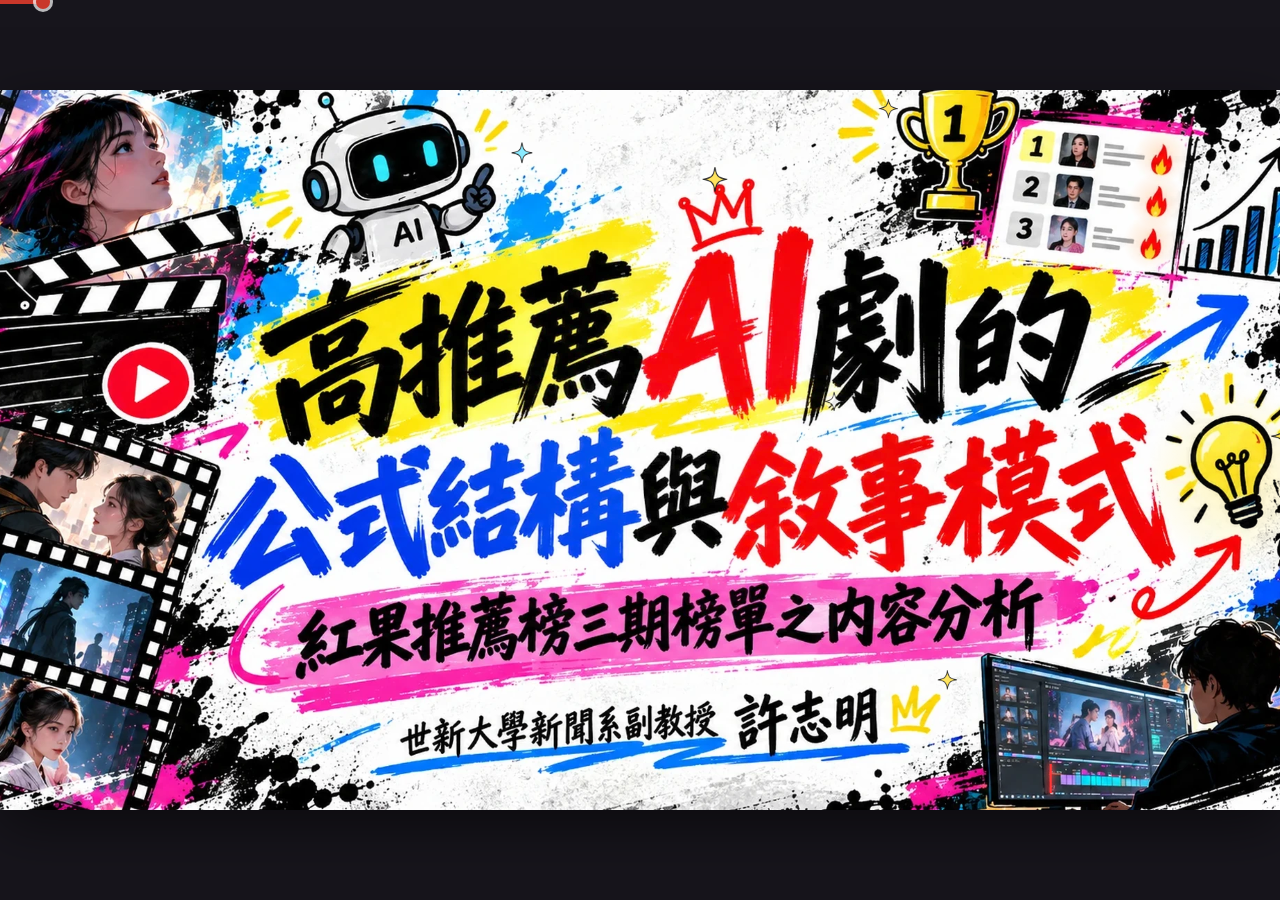
